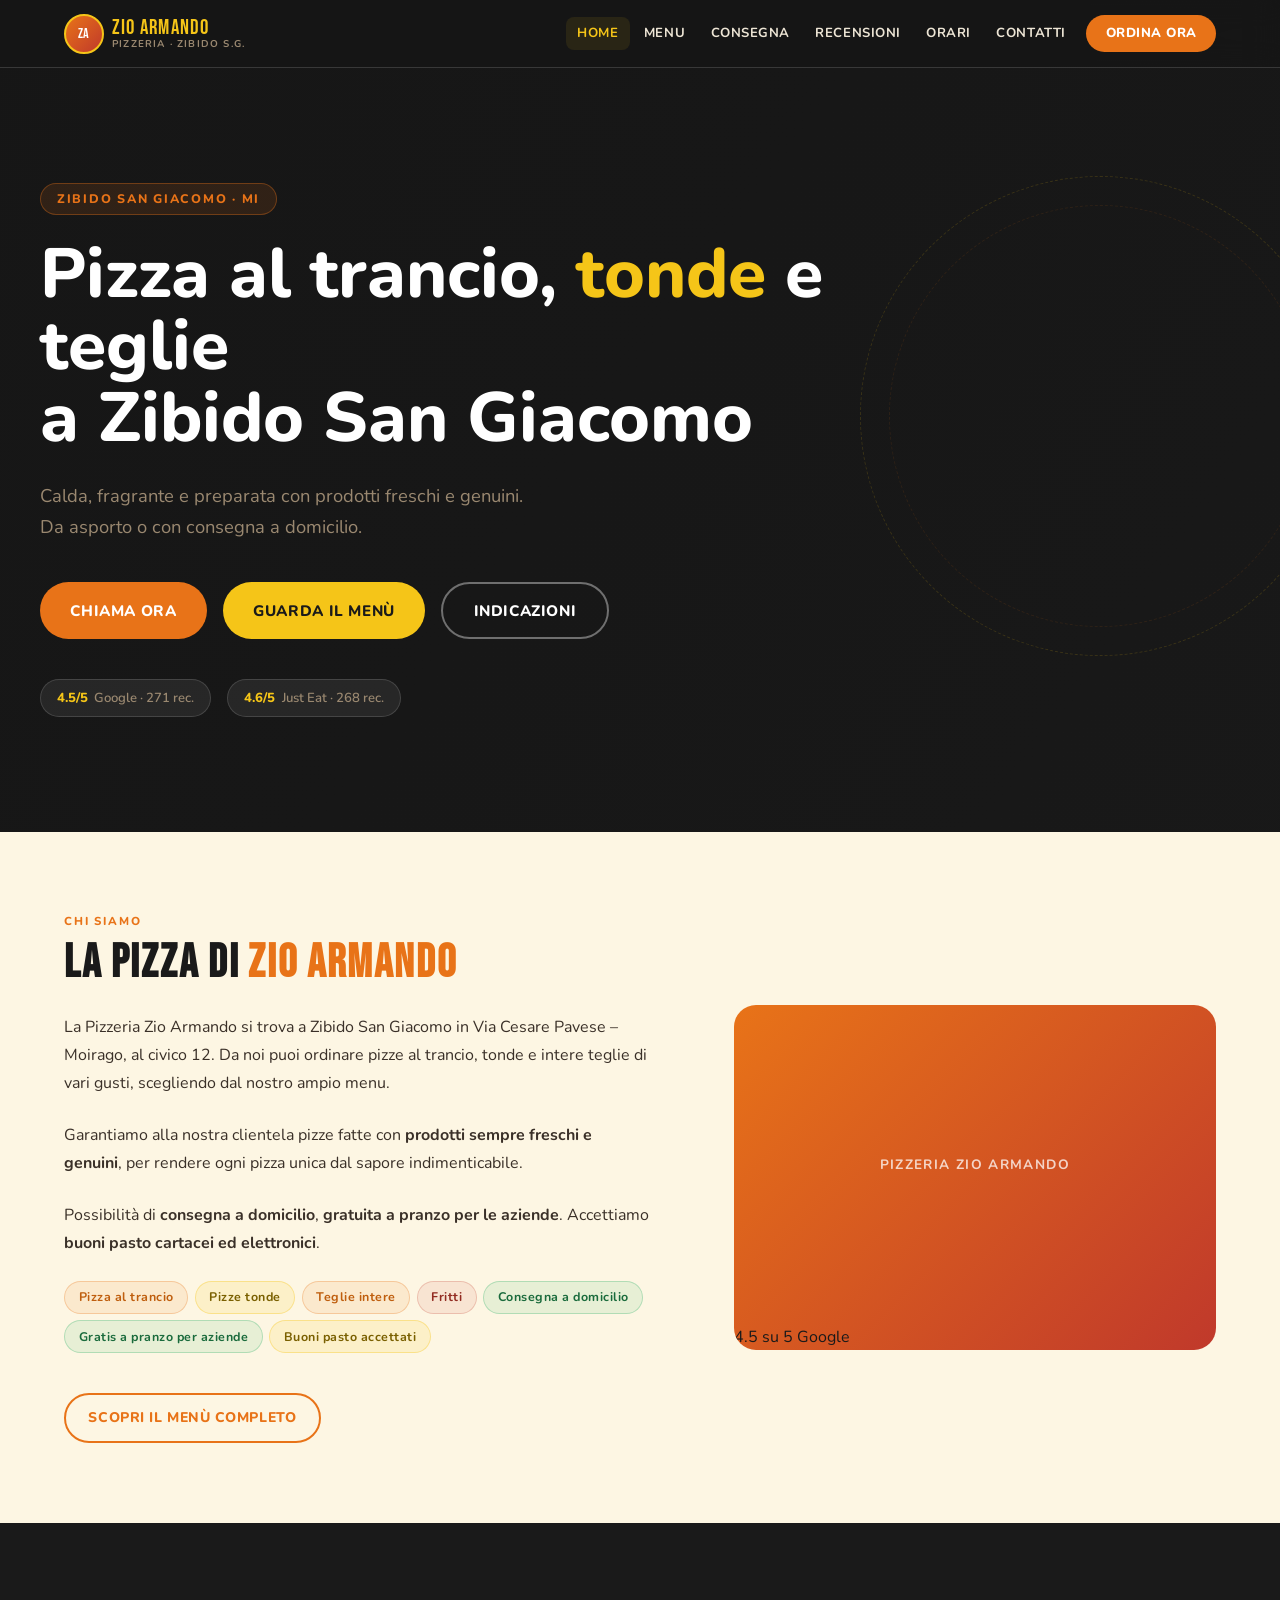
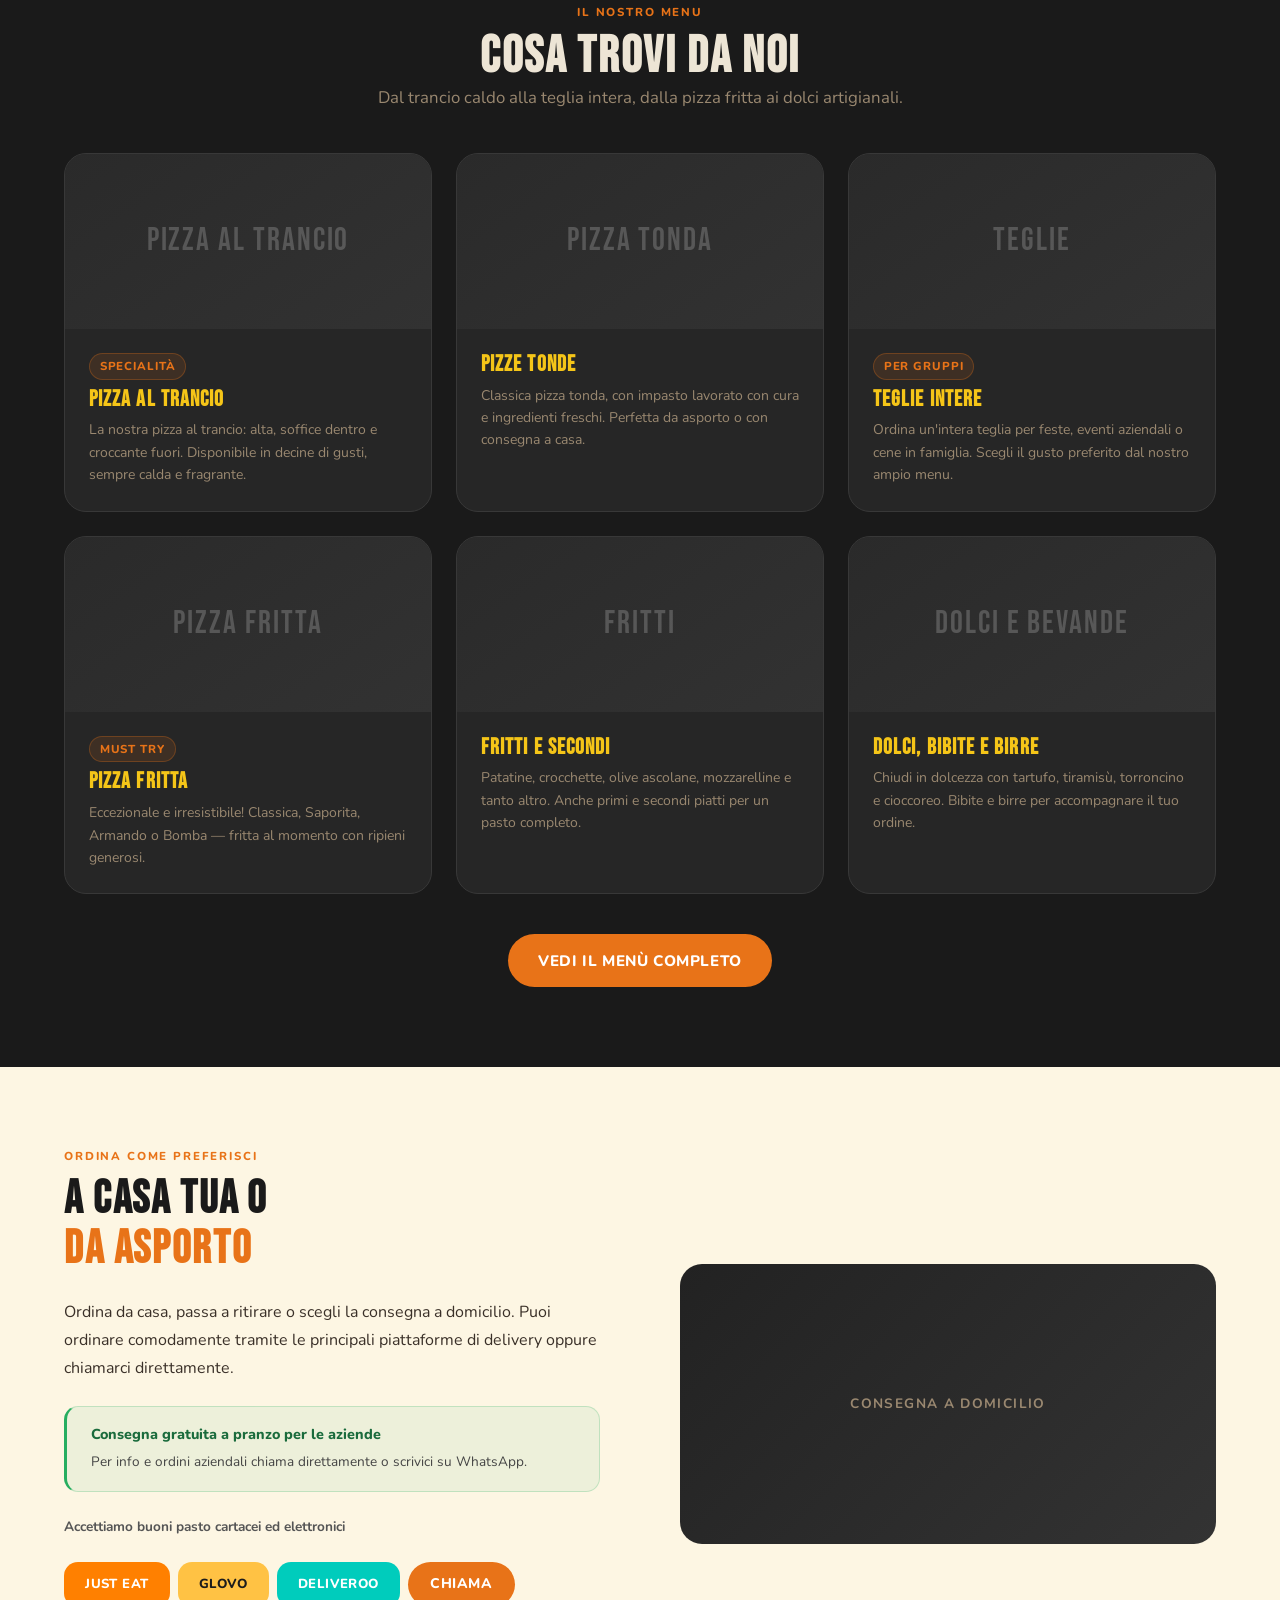
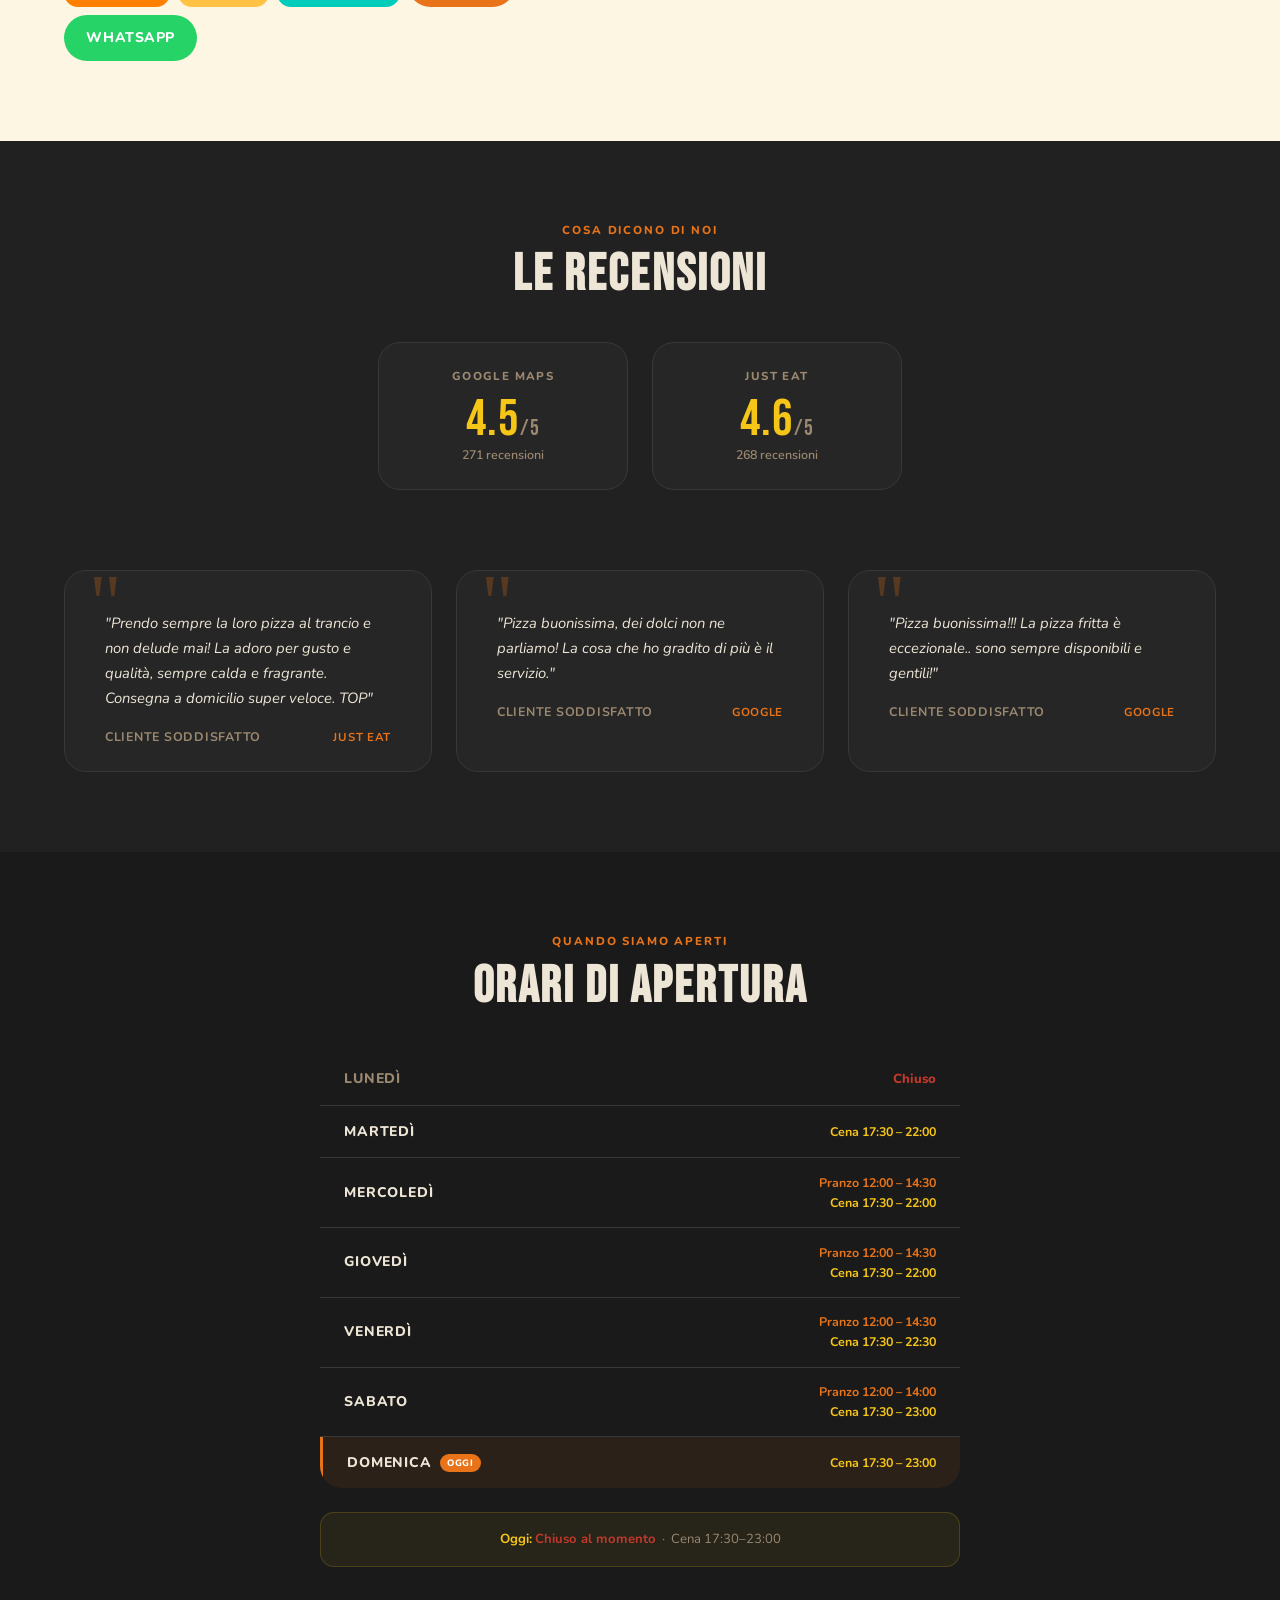
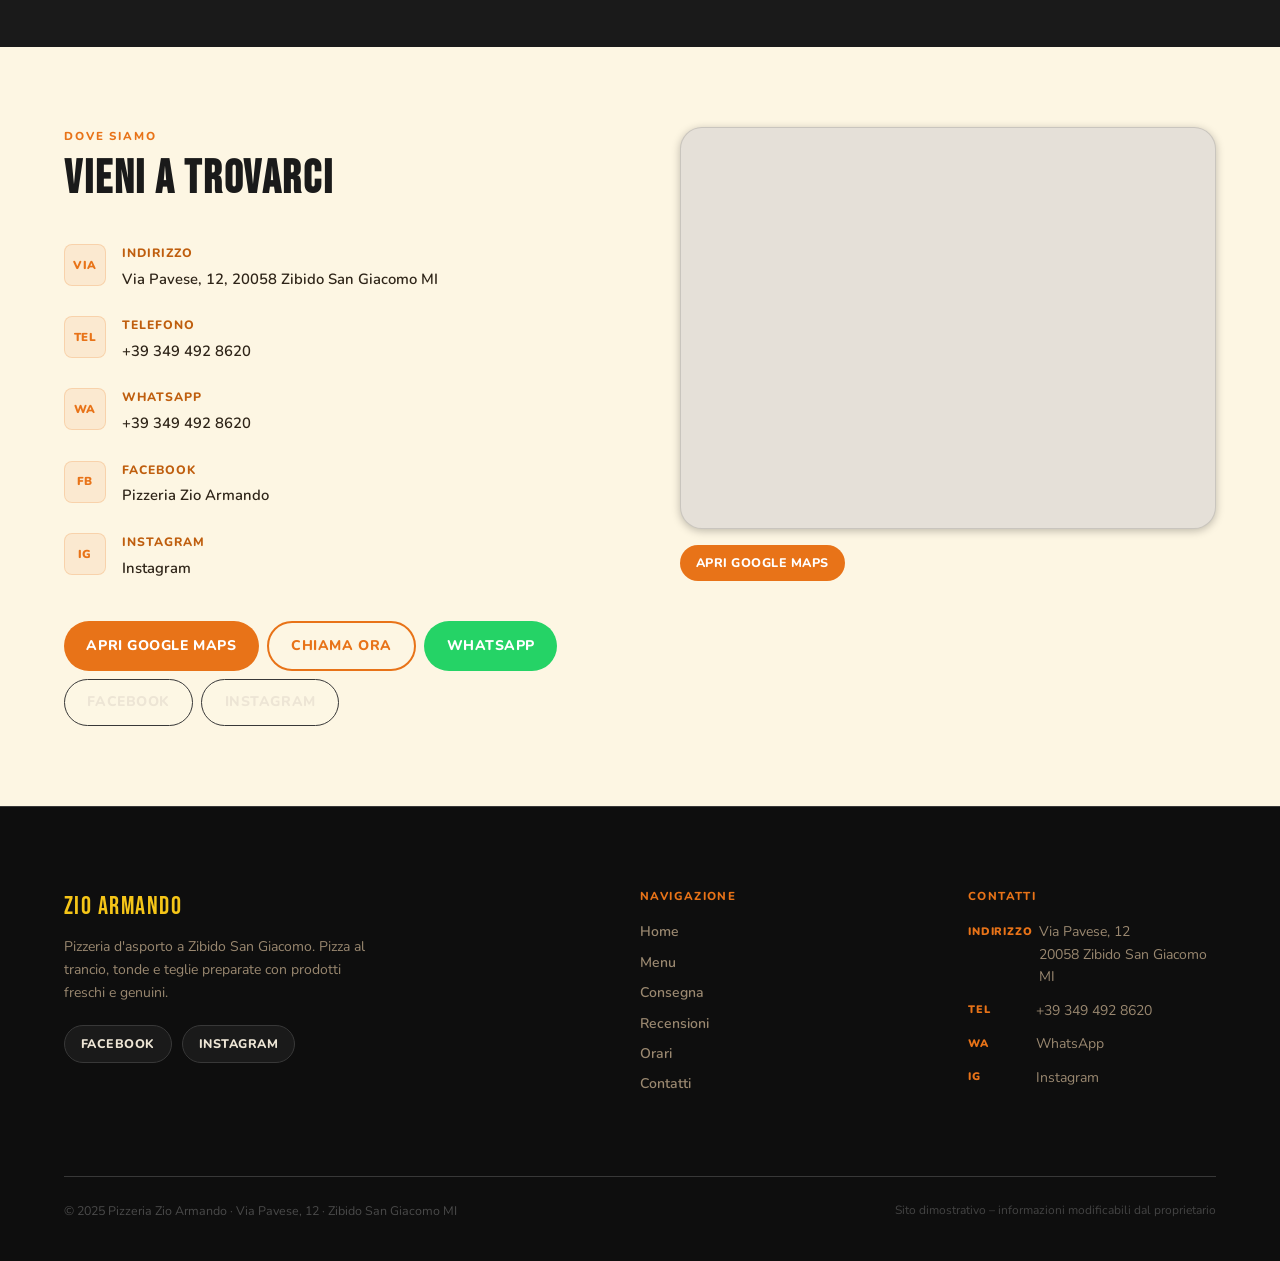
==== index.html @ ccb5c818 "Created initial files for the project and modified README.md to reflect the changes." ====
<!DOCTYPE html>
<html lang="it">
<head>
  <meta charset="UTF-8">
  <meta name="viewport" content="width=device-width, initial-scale=1.0">
  <meta name="description" content="Pizzeria Zio Armando – Pizza al trancio, tonde e teglie a Zibido San Giacomo. Consegna a domicilio, asporto, e gratis a pranzo per le aziende. Chiama: +39 349 492 8620.">
  <meta name="theme-color" content="#1a1a1a">
  <meta property="og:title" content="Pizzeria Zio Armando – Zibido San Giacomo">
  <meta property="og:description" content="Pizza al trancio, tonde e teglie. Consegna a domicilio, buoni pasto accettati.">
  <meta property="og:type" content="website">
  <title>Pizzeria Zio Armando – Pizza al Trancio, Tonde e Teglie · Zibido San Giacomo</title>

  <!-- Fonts: Bebas Neue (display), Pacifico (accent), Nunito (body) -->
  <link rel="preconnect" href="https://fonts.googleapis.com">
  <link rel="preconnect" href="https://fonts.gstatic.com" crossorigin>
  <link href="https://fonts.googleapis.com/css2?family=Bebas+Neue&family=Pacifico&family=Nunito:wght@400;600;700;800&display=swap" rel="stylesheet">
  <link rel="stylesheet" href="style.css">
</head>
<body>

  <!-- ================================
       SITE HEADER / NAVIGATION
       ================================ -->
  <header class="site-header" id="site-header">
    <div class="container header-inner">

      <!-- LOGO: replace assets/logo/logo-zio-armando.png with the official logo -->
      <a href="index.html" class="site-logo" aria-label="Pizzeria Zio Armando – Home">
        <div class="logo-img-fallback">
          <img
            src="assets/logo/logo-zio-armando.png"
            alt="Logo Pizzeria Zio Armando"
            width="42" height="42"
            onerror="this.style.display='none'"
          >
        </div>
        <div class="logo-text">
          <span class="logo-name">Zio Armando</span>
          <span class="logo-tagline">Pizzeria · Zibido S.G.</span>
        </div>
      </a>

      <!-- Desktop navigation -->
      <nav class="main-nav" aria-label="Navigazione principale">
        <a href="index.html" class="nav-link active">Home</a>
        <a href="menu.html" class="nav-link">Menu</a>
        <a href="#consegna" class="nav-link">Consegna</a>
        <a href="#recensioni" class="nav-link">Recensioni</a>
        <a href="#orari" class="nav-link">Orari</a>
        <a href="#contatti" class="nav-link">Contatti</a>
        <a href="tel:+393494928620" class="nav-link nav-cta">Ordina ora</a>
      </nav>

      <!-- Hamburger (mobile only) -->
      <button class="hamburger" id="hamburger-btn" aria-label="Apri menu" aria-expanded="false" aria-controls="mobile-nav">
        <span></span>
        <span></span>
        <span></span>
      </button>
    </div>
  </header>

  <!-- Mobile nav drawer -->
  <nav class="mobile-nav" id="mobile-nav" aria-label="Navigazione mobile">
    <ul>
      <li><a href="index.html" class="nav-link active">Home</a></li>
      <li><a href="menu.html" class="nav-link">Menu</a></li>
      <li><a href="#consegna" class="nav-link">Consegna</a></li>
      <li><a href="#recensioni" class="nav-link">Recensioni</a></li>
      <li><a href="#orari" class="nav-link">Orari</a></li>
      <li><a href="#contatti" class="nav-link">Contatti</a></li>
      <li><a href="tel:+393494928620" class="nav-link nav-cta">Ordina ora</a></li>
    </ul>
  </nav>

  <main>

    <!-- ================================
         HERO SECTION
         ================================ -->
    <section class="hero page-offset" aria-labelledby="hero-title">

      <!-- HERO IMAGE: replace assets/images/hero-pizza.jpg with the real pizza or pizzeria photo -->
      <div class="hero-bg" role="img" aria-hidden="true"></div>
      <div class="hero-overlay" aria-hidden="true"></div>

      <div class="container hero-content">

        <span class="hero-eyebrow">Zibido San Giacomo · MI</span>

        <h1 class="hero-title animate-in" id="hero-title">
          Pizza al trancio, <span class="accent">tonde</span> e teglie<br>
          a Zibido San Giacomo
        </h1>

        <p class="hero-subtitle animate-in">
          Calda, fragrante e preparata con prodotti freschi e genuini.
          Da asporto o con consegna a domicilio.
        </p>

        <div class="hero-actions animate-in stagger">
          <a href="tel:+393494928620" class="btn btn-primary btn-lg">
            Chiama ora
          </a>
          <a href="menu.html" class="btn btn-secondary btn-lg">
            Guarda il menù
          </a>
          <!-- Google Maps search link for Pizzeria Zio Armando -->
          <a href="https://www.google.com/maps/search/Pizzeria+Zio+Armando+Via+Pavese+12+Zibido+San+Giacomo"
             target="_blank" rel="noopener noreferrer" class="btn btn-outline btn-lg">
            Indicazioni
          </a>
        </div>

        <!-- Rating badges -->
        <div class="hero-badges animate-in">
          <div class="rating-badge">
            <span class="score">4.5/5</span>
            <span class="platform">Google · 271 rec.</span>
          </div>
          <div class="rating-badge">
            <span class="score">4.6/5</span>
            <span class="platform">Just Eat · 268 rec.</span>
          </div>
        </div>

      </div>

      <!-- Decorative ring -->
      <div class="hero-deco" aria-hidden="true"></div>
    </section>

    <!-- ================================
         ABOUT / IDENTITY SECTION
         ================================ -->
    <section class="about-section section" id="about" aria-labelledby="about-title">
      <div class="container">
        <div class="about-grid">

          <div class="about-text">
            <span class="section-label">Chi siamo</span>
            <h2 id="about-title">
              La pizza di <span class="accent">Zio Armando</span>
            </h2>
            <p>
              La Pizzeria Zio Armando si trova a Zibido San Giacomo in Via Cesare Pavese – Moirago, al civico 12.
              Da noi puoi ordinare pizze al trancio, tonde e intere teglie di vari gusti, scegliendo dal nostro
              ampio menu.
            </p>
            <p>
              Garantiamo alla nostra clientela pizze fatte con <strong>prodotti sempre freschi e genuini</strong>,
              per rendere ogni pizza unica dal sapore indimenticabile.
            </p>
            <p>
              Possibilità di <strong>consegna a domicilio</strong>, <strong>gratuita a pranzo per le aziende</strong>.
              Accettiamo <strong>buoni pasto cartacei ed elettronici</strong>.
            </p>

            <div class="about-badges">
              <span class="badge badge-orange">Pizza al trancio</span>
              <span class="badge badge-yellow">Pizze tonde</span>
              <span class="badge badge-orange">Teglie intere</span>
              <span class="badge badge-red">Fritti</span>
              <span class="badge badge-green">Consegna a domicilio</span>
              <span class="badge badge-green">Gratis a pranzo per aziende</span>
              <span class="badge badge-yellow">Buoni pasto accettati</span>
            </div>

            <div class="mt-lg">
              <a href="menu.html" class="btn btn-outline-orange">
                Scopri il menù completo
              </a>
            </div>
          </div>

          <div class="about-image-area">
            <!-- LOCALE IMAGE: replace assets/images/locale.jpg with a real photo of the pizzeria interior or exterior -->
            <img
              src="assets/images/locale.jpg"
              alt="Interno della Pizzeria Zio Armando a Zibido San Giacomo"
              loading="lazy"
              onerror="this.style.display='none'; this.nextElementSibling.style.display='flex';"
            >
            <div class="about-image-fallback" style="display:none;">
              <p>Pizzeria Zio Armando</p>
            </div>

            <div class="about-sticker">
              <span class="sticker-num">4.5</span>
              <span>su 5</span>
              Google
            </div>
          </div>

        </div>
      </div>
    </section>

    <!-- ================================
         COSA TROVI DA NOI — CARDS
         ================================ -->
    <section class="offers-section section" id="offerte" aria-labelledby="offers-title">
      <div class="container">

        <div class="section-header section-header--center">
          <span class="section-label">Il nostro menu</span>
          <h2 class="section-title" id="offers-title">Cosa trovi da noi</h2>
          <p class="section-subtitle mt-sm">
            Dal trancio caldo alla teglia intera, dalla pizza fritta ai dolci artigianali.
          </p>
        </div>

        <div class="grid-3 stagger">

          <!-- Card 1: Pizza al trancio -->
          <div class="offer-card">
            <div class="offer-card-img">
              <!-- PIZZA TRANCIO IMAGE: replace assets/images/pizza-trancio.jpg -->
              <img
                src="assets/images/pizza-trancio.jpg"
                alt="Pizza al trancio Zio Armando"
                loading="lazy"
                onerror="this.style.display='none'; this.nextElementSibling.style.display='flex';"
              >
              <div class="offer-card-placeholder" style="display:none;">Pizza al trancio</div>
            </div>
            <div class="offer-card-body">
              <span class="offer-card-tag">Specialità</span>
              <h3 class="offer-card-title">Pizza al Trancio</h3>
              <p class="offer-card-desc">
                La nostra pizza al trancio: alta, soffice dentro e croccante fuori.
                Disponibile in decine di gusti, sempre calda e fragrante.
              </p>
            </div>
          </div>

          <!-- Card 2: Pizze tonde -->
          <div class="offer-card">
            <div class="offer-card-img">
              <!-- PIZZA TONDA IMAGE: replace assets/images/pizza-tonda.jpg -->
              <img
                src="assets/images/pizza-tonda.jpg"
                alt="Pizza tonda Pizzeria Zio Armando"
                loading="lazy"
                onerror="this.style.display='none'; this.nextElementSibling.style.display='flex';"
              >
              <div class="offer-card-placeholder" style="display:none;">Pizza tonda</div>
            </div>
            <div class="offer-card-body">
              <h3 class="offer-card-title">Pizze Tonde</h3>
              <p class="offer-card-desc">
                Classica pizza tonda, con impasto lavorato con cura e ingredienti freschi.
                Perfetta da asporto o con consegna a casa.
              </p>
            </div>
          </div>

          <!-- Card 3: Teglie intere -->
          <div class="offer-card">
            <div class="offer-card-img">
              <!-- TEGLIE IMAGE: replace assets/images/teglie.jpg -->
              <img
                src="assets/images/teglie.jpg"
                alt="Teglie di pizza Zio Armando"
                loading="lazy"
                onerror="this.style.display='none'; this.nextElementSibling.style.display='flex';"
              >
              <div class="offer-card-placeholder" style="display:none;">Teglie</div>
            </div>
            <div class="offer-card-body">
              <span class="offer-card-tag">Per gruppi</span>
              <h3 class="offer-card-title">Teglie Intere</h3>
              <p class="offer-card-desc">
                Ordina un'intera teglia per feste, eventi aziendali o cene in famiglia.
                Scegli il gusto preferito dal nostro ampio menu.
              </p>
            </div>
          </div>

          <!-- Card 4: Pizza fritta -->
          <div class="offer-card">
            <div class="offer-card-img">
              <div class="offer-card-placeholder">Pizza fritta</div>
            </div>
            <div class="offer-card-body">
              <span class="offer-card-tag">Must try</span>
              <h3 class="offer-card-title">Pizza Fritta</h3>
              <p class="offer-card-desc">
                Eccezionale e irresistibile! Classica, Saporita, Armando o Bomba —
                fritta al momento con ripieni generosi.
              </p>
            </div>
          </div>

          <!-- Card 5: Fritti, primi e secondi -->
          <div class="offer-card">
            <div class="offer-card-img">
              <div class="offer-card-placeholder">Fritti</div>
            </div>
            <div class="offer-card-body">
              <h3 class="offer-card-title">Fritti e Secondi</h3>
              <p class="offer-card-desc">
                Patatine, crocchette, olive ascolane, mozzarelline e tanto altro.
                Anche primi e secondi piatti per un pasto completo.
              </p>
            </div>
          </div>

          <!-- Card 6: Dolci, bibite e birre -->
          <div class="offer-card">
            <div class="offer-card-img">
              <div class="offer-card-placeholder">Dolci e bevande</div>
            </div>
            <div class="offer-card-body">
              <h3 class="offer-card-title">Dolci, bibite e birre</h3>
              <p class="offer-card-desc">
                Chiudi in dolcezza con tartufo, tiramisù, torroncino e cioccoreo.
                Bibite e birre per accompagnare il tuo ordine.
              </p>
            </div>
          </div>

        </div><!-- /grid-3 -->

        <div class="text-center mt-lg">
          <a href="menu.html" class="btn btn-primary btn-lg">
            Vedi il menù completo
          </a>
        </div>

      </div>
    </section>

    <!-- ================================
         DELIVERY / ORDER ONLINE SECTION
         ================================ -->
    <section class="delivery-section section" id="consegna" aria-labelledby="delivery-title">
      <div class="container">
        <div class="delivery-grid">

          <div class="delivery-text">
            <span class="section-label">Ordina come preferisci</span>
            <h2 id="delivery-title">
              A casa tua o<br><span class="accent">da asporto</span>
            </h2>
            <p>
              Ordina da casa, passa a ritirare o scegli la consegna a domicilio.
              Puoi ordinare comodamente tramite le principali piattaforme di delivery
              oppure chiamarci direttamente.
            </p>

            <div class="delivery-highlight">
              <div class="delivery-highlight-text">
                <strong>Consegna gratuita a pranzo per le aziende</strong>
                <span>Per info e ordini aziendali chiama direttamente o scrivici su WhatsApp.</span>
              </div>
            </div>

            <div class="voucher-note">
              <span>Accettiamo buoni pasto cartacei ed elettronici</span>
            </div>

            <div class="delivery-buttons mt-md">
              <!-- Replace these with the real restaurant URLs once available -->
              <!-- Replace this with the real Just Eat restaurant URL -->
              <a href="#" class="btn-platform btn-justeat" title="Ordina su Just Eat">
                Just Eat
              </a>
              <!-- Replace this with the real Glovo restaurant URL -->
              <a href="#" class="btn-platform btn-glovo" title="Ordina su Glovo">
                Glovo
              </a>
              <!-- Replace this with the real Deliveroo restaurant URL -->
              <a href="#" class="btn-platform btn-deliveroo" title="Ordina su Deliveroo">
                Deliveroo
              </a>
              <a href="tel:+393494928620" class="btn btn-primary">
                Chiama
              </a>
              <a href="https://wa.me/393494928620" target="_blank" rel="noopener noreferrer" class="btn btn-whatsapp">
                WhatsApp
              </a>
            </div>

          </div>

          <div class="delivery-image-area">
            <!-- DELIVERY IMAGE: replace assets/images/delivery.jpg with a real delivery or pizza box photo -->
            <img
              src="assets/images/delivery.jpg"
              alt="Consegna a domicilio Pizzeria Zio Armando"
              loading="lazy"
              onerror="this.style.display='none'; this.nextElementSibling.style.display='flex';"
            >
            <div class="delivery-image-fallback">
              <p>Consegna a domicilio</p>
            </div>
          </div>

        </div>
      </div>
    </section>

    <!-- ================================
         REVIEWS SECTION
         ================================ -->
    <section class="reviews-section section" id="recensioni" aria-labelledby="reviews-title">
      <div class="container">

        <div class="section-header section-header--center">
          <span class="section-label">Cosa dicono di noi</span>
          <h2 class="section-title" id="reviews-title">Le recensioni</h2>
        </div>

        <!-- Score cards -->
        <div class="review-scores">
          <div class="score-card">
            <div class="score-platform">Google Maps</div>
            <div class="score-number">4.5<span>/5</span></div>
            <div class="score-count">271 recensioni</div>
          </div>
          <div class="score-card">
            <div class="score-platform">Just Eat</div>
            <div class="score-number">4.6<span>/5</span></div>
            <div class="score-count">268 recensioni</div>
          </div>
        </div>

        <!-- Review cards -->
        <div class="reviews-grid stagger">

          <article class="review-card">
            <p class="review-text">
              "Prendo sempre la loro pizza al trancio e non delude mai! La adoro per gusto e qualità,
              sempre calda e fragrante. Consegna a domicilio super veloce. TOP"
            </p>
            <div class="review-meta">
              <span class="review-author">Cliente soddisfatto</span>
              <span class="review-source">Just Eat</span>
            </div>
          </article>

          <article class="review-card">
            <p class="review-text">
              "Pizza buonissima, dei dolci non ne parliamo! La cosa che ho gradito di più è il servizio."
            </p>
            <div class="review-meta">
              <span class="review-author">Cliente soddisfatto</span>
              <span class="review-source">Google</span>
            </div>
          </article>

          <article class="review-card">
            <p class="review-text">
              "Pizza buonissima!!! La pizza fritta è eccezionale.. sono sempre disponibili e gentili!"
            </p>
            <div class="review-meta">
              <span class="review-author">Cliente soddisfatto</span>
              <span class="review-source">Google</span>
            </div>
          </article>

        </div><!-- /reviews-grid -->

      </div>
    </section>

    <!-- ================================
         OPENING HOURS SECTION
         ================================ -->
    <section class="hours-section section" id="orari" aria-labelledby="hours-title">
      <div class="container">

        <div class="section-header section-header--center">
          <span class="section-label">Quando siamo aperti</span>
          <h2 class="section-title" id="hours-title">Orari di apertura</h2>
        </div>

        <div class="hours-wrapper">
          <table class="hours-table" aria-label="Orari di apertura Pizzeria Zio Armando">
            <tbody>

              <!-- Monday: Closed -->
              <tr class="closed" data-day="1">
                <td class="day">Lunedì</td>
                <td class="time">Chiuso</td>
              </tr>

              <!-- Tuesday -->
              <tr data-day="2">
                <td class="day">Martedì</td>
                <td class="time">
                  <span class="time-dinner">Cena 17:30 – 22:00</span>
                </td>
              </tr>

              <!-- Wednesday -->
              <tr data-day="3">
                <td class="day">Mercoledì</td>
                <td class="time">
                  <span class="time-lunch">Pranzo 12:00 – 14:30</span>
                  <span class="time-dinner">Cena 17:30 – 22:00</span>
                </td>
              </tr>

              <!-- Thursday -->
              <tr data-day="4">
                <td class="day">Giovedì</td>
                <td class="time">
                  <span class="time-lunch">Pranzo 12:00 – 14:30</span>
                  <span class="time-dinner">Cena 17:30 – 22:00</span>
                </td>
              </tr>

              <!-- Friday -->
              <tr data-day="5">
                <td class="day">Venerdì</td>
                <td class="time">
                  <span class="time-lunch">Pranzo 12:00 – 14:30</span>
                  <span class="time-dinner">Cena 17:30 – 22:30</span>
                </td>
              </tr>

              <!-- Saturday -->
              <tr data-day="6">
                <td class="day">Sabato</td>
                <td class="time">
                  <span class="time-lunch">Pranzo 12:00 – 14:00</span>
                  <span class="time-dinner">Cena 17:30 – 23:00</span>
                </td>
              </tr>

              <!-- Sunday -->
              <tr data-day="0">
                <td class="day">Domenica</td>
                <td class="time">
                  <span class="time-dinner">Cena 17:30 – 23:00</span>
                </td>
              </tr>

            </tbody>
          </table>

          <p class="hours-note" id="hours-status-note">
            <strong>Oggi:</strong> <span id="today-hours-text">—</span>
          </p>
        </div>

      </div>
    </section>

    <!-- ================================
         CONTACT / LOCATION SECTION
         ================================ -->
    <section class="contact-section section" id="contatti" aria-labelledby="contact-title">
      <div class="container">

        <div class="contact-grid">

          <div class="contact-info">
            <span class="section-label">Dove siamo</span>
            <h2 id="contact-title">Vieni a trovarci</h2>

            <div class="contact-item">
              <div class="contact-item-icon" aria-hidden="true">Via</div>
              <div class="contact-item-text">
                <strong>Indirizzo</strong>
                <span>Via Pavese, 12, 20058 Zibido San Giacomo MI</span>
              </div>
            </div>

            <div class="contact-item">
              <div class="contact-item-icon" aria-hidden="true">Tel</div>
              <div class="contact-item-text">
                <strong>Telefono</strong>
                <a href="tel:+393494928620">+39 349 492 8620</a>
              </div>
            </div>

            <div class="contact-item">
              <div class="contact-item-icon" aria-hidden="true">WA</div>
              <div class="contact-item-text">
                <strong>WhatsApp</strong>
                <a href="https://wa.me/393494928620" target="_blank" rel="noopener noreferrer">+39 349 492 8620</a>
              </div>
            </div>

            <div class="contact-item">
              <div class="contact-item-icon" aria-hidden="true">Fb</div>
              <div class="contact-item-text">
                <strong>Facebook</strong>
                <a href="https://www.facebook.com/pizzeriazioarmando/?locale=it_IT" target="_blank" rel="noopener noreferrer">
                  Pizzeria Zio Armando
                </a>
              </div>
            </div>

            <div class="contact-item">
              <div class="contact-item-icon" aria-hidden="true">Ig</div>
              <div class="contact-item-text">
                <strong>Instagram</strong>
                <!-- Replace this with the real Instagram URL -->
                <a href="#">Instagram</a>
              </div>
            </div>

            <div class="contact-actions">
              <!-- Google Maps search link for Pizzeria Zio Armando -->
              <a href="https://www.google.com/maps/search/Pizzeria+Zio+Armando+Via+Pavese+12+Zibido+San+Giacomo"
                 target="_blank" rel="noopener noreferrer" class="btn btn-primary">
                Apri Google Maps
              </a>
              <a href="tel:+393494928620" class="btn btn-outline-orange">
                Chiama ora
              </a>
              <a href="https://wa.me/393494928620" target="_blank" rel="noopener noreferrer" class="btn btn-whatsapp">
                WhatsApp
              </a>
              <a href="https://www.facebook.com/pizzeriazioarmando/?locale=it_IT"
                 target="_blank" rel="noopener noreferrer" class="btn btn-ghost">
                Facebook
              </a>
              <!-- Replace this with the real Instagram URL -->
              <a href="#" class="btn btn-ghost">Instagram</a>
            </div>

          </div>

          <div class="map-area">
            <div class="map-iframe-wrap">
              <iframe
                title="Mappa Pizzeria Zio Armando, Via Pavese 12, Zibido San Giacomo"
                src="https://www.google.com/maps?q=Pizzeria%20Zio%20Armando%20Via%20Pavese%2012%20Zibido%20San%20Giacomo%20MI&output=embed"
                loading="lazy"
                referrerpolicy="no-referrer-when-downgrade"
                allowfullscreen>
              </iframe>
            </div>
            <a
              href="https://www.google.com/maps/search/Pizzeria+Zio+Armando+Via+Pavese+12+Zibido+San+Giacomo"
              target="_blank"
              rel="noopener noreferrer"
              class="btn btn-primary btn-sm">
              Apri Google Maps
            </a>
          </div>

        </div>
      </div>
    </section>

  </main>

  <!-- ================================
       FOOTER
       ================================ -->
  <footer class="site-footer" aria-label="Footer del sito">
    <div class="container">
      <div class="footer-grid">

        <div class="footer-brand">
          <span class="logo-name">Zio Armando</span>
          <p>
            Pizzeria d'asporto a Zibido San Giacomo.
            Pizza al trancio, tonde e teglie preparate con prodotti freschi e genuini.
          </p>
          <a href="https://www.facebook.com/pizzeriazioarmando/?locale=it_IT"
             target="_blank" rel="noopener noreferrer" class="btn btn-ghost btn-sm">
            Facebook
          </a>
          <!-- Replace this with the real Instagram URL -->
          <a href="#" class="btn btn-ghost btn-sm">Instagram</a>
        </div>

        <div>
          <div class="footer-title">Navigazione</div>
          <nav class="footer-links" aria-label="Link footer">
            <a href="index.html">Home</a>
            <a href="menu.html">Menu</a>
            <a href="#consegna">Consegna</a>
            <a href="#recensioni">Recensioni</a>
            <a href="#orari">Orari</a>
            <a href="#contatti">Contatti</a>
          </nav>
        </div>

        <div>
          <div class="footer-title">Contatti</div>
          <ul class="footer-contact-list">
            <li class="footer-contact-item">
              <span class="footer-contact-label">Indirizzo</span>
              <span>Via Pavese, 12<br>20058 Zibido San Giacomo MI</span>
            </li>
            <li class="footer-contact-item">
              <span class="footer-contact-label">Tel</span>
              <a href="tel:+393494928620">+39 349 492 8620</a>
            </li>
            <li class="footer-contact-item">
              <span class="footer-contact-label">WA</span>
              <a href="https://wa.me/393494928620" target="_blank" rel="noopener noreferrer">WhatsApp</a>
            </li>
            <li class="footer-contact-item">
              <span class="footer-contact-label">Ig</span>
              <!-- Replace this with the real Instagram URL -->
              <a href="#">Instagram</a>
            </li>
          </ul>
        </div>

      </div><!-- /footer-grid -->

      <div class="footer-bottom">
        <p>© 2025 Pizzeria Zio Armando · Via Pavese, 12 · Zibido San Giacomo MI</p>
        <!-- Remove or update the line below once the site is live and verified by the owner -->
        <p style="color:#444; font-size:0.75rem;">Sito dimostrativo – informazioni modificabili dal proprietario</p>
      </div>

    </div>
  </footer>

  <!-- ================================
       MOBILE BOTTOM BAR
       ================================ -->
  <nav class="mobile-bottom-bar" aria-label="Azioni rapide mobile">
    <a href="tel:+393494928620" class="bottom-bar-item" aria-label="Chiama Pizzeria Zio Armando">
      <span class="bar-icon" aria-hidden="true">Tel</span>
      <span>Chiama</span>
    </a>
    <a href="https://wa.me/393494928620" target="_blank" rel="noopener noreferrer"
       class="bottom-bar-item whatsapp-bar" aria-label="WhatsApp Pizzeria Zio Armando">
      <span class="bar-icon" aria-hidden="true">WA</span>
      <span>WhatsApp</span>
    </a>
    <a href="https://www.google.com/maps/search/Pizzeria+Zio+Armando+Via+Pavese+12+Zibido+San+Giacomo"
       target="_blank" rel="noopener noreferrer"
       class="bottom-bar-item" aria-label="Indicazioni stradali su Google Maps">
      <span class="bar-icon" aria-hidden="true">Map</span>
      <span>Indicazioni</span>
    </a>
    <a href="menu.html" class="bottom-bar-item" aria-label="Vedi il menu">
      <span class="bar-icon" aria-hidden="true">Menu</span>
      <span>Menu</span>
    </a>
  </nav>

  <!-- Back to top button -->
  <button class="back-to-top" id="back-to-top" aria-label="Torna in cima">Top</button>

  <script src="script.js"></script>
</body>
</html>
---- style.css ----
/*
 * ================================================
 * PIZZERIA ZIO ARMANDO — style.css
 * ================================================
 * Design: chalkboard dark + pizza warm accents
 * Mobile-first, no frameworks, vanilla CSS
 * ================================================
 * TABLE OF CONTENTS:
 * 1.  Design Tokens / CSS Variables
 * 2.  CSS Reset & Base
 * 3.  Typography
 * 4.  Layout Utilities
 * 5.  Header & Navigation
 * 6.  Hero Section
 * 7.  Buttons (shared)
 * 8.  Section: About / Identity
 * 9.  Section: "Cosa trovi da noi" Cards
 * 10. Section: Delivery / Order Online
 * 11. Section: Reviews
 * 12. Section: Opening Hours
 * 13. Section: Contact / Location
 * 14. Footer
 * 15. Mobile Bottom Bar
 * 16. Menu Page – Specific Styles
 * 17. Allergen Section
 * 18. Animations & Transitions
 * 19. Utility Classes
 * 20. Media Queries
 * ================================================
 */

/* ============================================
   1. DESIGN TOKENS / CSS VARIABLES
   ============================================ */
:root {
  --chalk-bg:       #1a1a1a;
  --chalk-bg-alt:   #212121;
  --chalk-surface:  #262626;
  --chalk-border:   #383838;

  --cream:          #fdf6e3;
  --cream-dark:     #f5e9c8;
  --cream-border:   #e8d5a3;

  --yellow:         #f5c518;
  --yellow-dark:    #d4aa0f;
  --orange:         #e87318;
  --orange-dark:    #bf5e0e;
  --red:            #c0392b;
  --red-dark:       #922b21;
  --green:          #27ae60;

  --text-on-dark:   #ede5d5;
  --text-muted:     #9a8870;
  --text-on-light:  #1a1a1a;
  --white:          #ffffff;

  --font-display:   'Bebas Neue', 'Arial Black', cursive;
  --font-accent:    'Pacifico', cursive;
  --font-body:      'Nunito', 'Segoe UI', sans-serif;

  --space-xs:   0.5rem;
  --space-sm:   1rem;
  --space-md:   1.5rem;
  --space-lg:   2.5rem;
  --space-xl:   4rem;
  --space-2xl:  6rem;

  --radius-sm:   8px;
  --radius-md:   14px;
  --radius-lg:   22px;
  --radius-xl:   40px;
  --radius-full: 9999px;

  --shadow-sm:  0 2px 8px rgba(0,0,0,0.25);
  --shadow-md:  0 4px 20px rgba(0,0,0,0.4);
  --shadow-lg:  0 8px 40px rgba(0,0,0,0.5);
  --shadow-glow-yellow: 0 0 18px rgba(245,197,24,0.3);
  --shadow-glow-orange: 0 0 18px rgba(232,115,24,0.3);

  --transition: 0.22s ease;
  --transition-slow: 0.4s ease;

  --max-width: 1200px;
  --header-height: 68px;
  --mobile-bar-height: 62px;
}

/* ============================================
   2. CSS RESET & BASE
   ============================================ */
*, *::before, *::after {
  box-sizing: border-box;
  margin: 0;
  padding: 0;
}

html {
  scroll-behavior: smooth;
  font-size: 16px;
  -webkit-text-size-adjust: 100%;
}

body {
  font-family: var(--font-body);
  background-color: var(--chalk-bg);
  color: var(--text-on-dark);
  line-height: 1.6;
  overflow-x: hidden;
  background-image:
    radial-gradient(ellipse at 15% 50%, rgba(232,115,24,0.04) 0%, transparent 55%),
    radial-gradient(ellipse at 85% 15%, rgba(245,197,24,0.03) 0%, transparent 50%),
    repeating-linear-gradient(
      0deg,
      transparent,
      transparent 3px,
      rgba(255,255,255,0.007) 3px,
      rgba(255,255,255,0.007) 4px
    );
}

img {
  max-width: 100%;
  height: auto;
  display: block;
}

a {
  color: inherit;
  text-decoration: none;
}

ul, ol {
  list-style: none;
}

button {
  cursor: pointer;
  border: none;
  background: none;
  font-family: var(--font-body);
}

svg {
  display: block;
}

/* ============================================
   3. TYPOGRAPHY
   ============================================ */
h1, h2, h3, h4, h5, h6 {
  line-height: 1.15;
  font-weight: 800;
}

.section-label {
  font-size: 0.72rem;
  font-weight: 800;
  letter-spacing: 0.16em;
  text-transform: uppercase;
  color: var(--orange);
  display: block;
  margin-bottom: var(--space-xs);
}

.section-title {
  font-family: var(--font-display);
  font-size: clamp(1.9rem, 4.5vw, 3.2rem);
  letter-spacing: 0.04em;
  text-transform: uppercase;
  line-height: 1.08;
}

.section-subtitle {
  font-size: 1.05rem;
  color: var(--text-muted);
  max-width: 560px;
  line-height: 1.7;
}

/* ============================================
   4. LAYOUT UTILITIES
   ============================================ */
.container {
  width: 100%;
  max-width: var(--max-width);
  margin: 0 auto;
  padding: 0 var(--space-md);
}

.section {
  padding: var(--space-xl) 0;
}

.section-cream {
  background-color: var(--cream);
  color: var(--text-on-light);
}

.section-cream .section-subtitle {
  color: #5a5040;
}

.section-header {
  margin-bottom: var(--space-lg);
}

.section-header--center {
  text-align: center;
}

.section-header--center .section-subtitle {
  margin: 0 auto;
}

.grid-2 { display: grid; grid-template-columns: 1fr; gap: var(--space-md); }
.grid-3 { display: grid; grid-template-columns: 1fr; gap: var(--space-md); }
.grid-4 { display: grid; grid-template-columns: repeat(2, 1fr); gap: var(--space-md); }

/* ============================================
   5. HEADER & NAVIGATION
   ============================================ */
.site-header {
  position: fixed;
  top: 0;
  left: 0;
  right: 0;
  z-index: 1000;
  height: var(--header-height);
  background-color: rgba(22,22,22,0.96);
  backdrop-filter: blur(14px);
  -webkit-backdrop-filter: blur(14px);
  border-bottom: 1px solid var(--chalk-border);
  transition: box-shadow var(--transition);
}

.site-header.scrolled {
  box-shadow: 0 2px 20px rgba(0,0,0,0.55);
}

.header-inner {
  display: flex;
  align-items: center;
  justify-content: space-between;
  height: 100%;
}

.site-logo {
  display: flex;
  align-items: center;
  gap: var(--space-xs);
  flex-shrink: 0;
}

.logo-img-fallback {
  width: 40px;
  height: 40px;
  border-radius: var(--radius-full);
  background: linear-gradient(135deg, var(--orange), var(--red));
  border: 2px solid var(--yellow);
  display: flex;
  align-items: center;
  justify-content: center;
  flex-shrink: 0;
  overflow: hidden;
}

.logo-img-fallback img {
  width: 100%;
  height: 100%;
  object-fit: cover;
  border-radius: var(--radius-full);
}

/* Fallback initials shown when logo image is missing */
.logo-img-fallback::after {
  content: 'ZA';
  font-family: var(--font-display);
  font-size: 0.9rem;
  color: var(--white);
  letter-spacing: 0.05em;
}

.logo-img-fallback:has(img[style*="display: none"])::after,
.logo-img-fallback:has(img[style*="display:none"])::after {
  display: block;
}

.logo-text {
  display: flex;
  flex-direction: column;
  line-height: 1.1;
}

.logo-name {
  font-family: var(--font-display);
  font-size: 1.3rem;
  letter-spacing: 0.06em;
  color: var(--yellow);
  text-transform: uppercase;
}

.logo-tagline {
  font-size: 0.62rem;
  font-weight: 700;
  letter-spacing: 0.12em;
  text-transform: uppercase;
  color: var(--text-muted);
}

.main-nav {
  display: none;
  align-items: center;
  gap: 0.2rem;
}

.nav-link {
  font-size: 0.82rem;
  font-weight: 700;
  letter-spacing: 0.04em;
  color: var(--text-on-dark);
  padding: 0.4rem 0.7rem;
  border-radius: var(--radius-sm);
  transition: color var(--transition), background var(--transition);
  text-transform: uppercase;
}

.nav-link:hover,
.nav-link.active {
  color: var(--yellow);
  background: rgba(245,197,24,0.09);
}

.nav-cta {
  margin-left: 0.4rem;
  padding: 0.5rem 1.2rem;
  background: var(--orange);
  color: var(--white);
  border-radius: var(--radius-full);
  font-weight: 800;
  font-size: 0.82rem;
  letter-spacing: 0.04em;
  text-transform: uppercase;
  transition: background var(--transition), transform var(--transition);
}

.nav-cta:hover {
  background: var(--orange-dark);
  transform: translateY(-1px);
  color: var(--white);
}

.hamburger {
  display: flex;
  flex-direction: column;
  justify-content: space-between;
  width: 26px;
  height: 18px;
  padding: 0;
  background: none;
  border: none;
  cursor: pointer;
  z-index: 1100;
}

.hamburger span {
  display: block;
  width: 100%;
  height: 2px;
  background: var(--text-on-dark);
  border-radius: 2px;
  transition: transform var(--transition), opacity var(--transition);
  transform-origin: center;
}

.hamburger.open span:nth-child(1) { transform: translateY(8px) rotate(45deg); }
.hamburger.open span:nth-child(2) { opacity: 0; transform: scaleX(0); }
.hamburger.open span:nth-child(3) { transform: translateY(-8px) rotate(-45deg); }

.mobile-nav {
  display: none;
  position: fixed;
  top: var(--header-height);
  left: 0;
  right: 0;
  background: rgba(22,22,22,0.99);
  backdrop-filter: blur(16px);
  -webkit-backdrop-filter: blur(16px);
  padding: var(--space-md);
  z-index: 999;
  border-bottom: 2px solid var(--orange);
  transform: translateY(-8px);
  opacity: 0;
  transition: transform var(--transition), opacity var(--transition);
}

.mobile-nav.open {
  display: block;
  transform: translateY(0);
  opacity: 1;
}

.mobile-nav ul {
  display: flex;
  flex-direction: column;
  gap: 0.25rem;
}

.mobile-nav .nav-link {
  display: block;
  font-size: 1rem;
  padding: 0.7rem 1rem;
  border-radius: var(--radius-sm);
  border-left: 3px solid transparent;
  transition: all var(--transition);
}

.mobile-nav .nav-link:hover {
  border-left-color: var(--orange);
  padding-left: 1.4rem;
}

.mobile-nav .nav-cta {
  display: block;
  text-align: center;
  margin-top: var(--space-sm);
  padding: 0.8rem;
  font-size: 0.95rem;
}

.page-offset {
  padding-top: var(--header-height);
}

/* ============================================
   6. HERO SECTION
   ============================================ */
.hero {
  position: relative;
  min-height: calc(100vh - var(--header-height));
  display: flex;
  align-items: center;
  overflow: hidden;
  background-color: var(--chalk-bg);
}

/* HERO IMAGE: replace assets/images/hero-pizza.jpg with the real pizza or pizzeria photo */
.hero-bg {
  position: absolute;
  inset: 0;
  background-image: url('assets/images/hero-pizza.jpg');
  background-size: cover;
  background-position: center;
  background-repeat: no-repeat;
  background-color: var(--chalk-bg);
  opacity: 0.32;
}

.hero-overlay {
  position: absolute;
  inset: 0;
  background: linear-gradient(
    125deg,
    rgba(22,22,22,0.96) 0%,
    rgba(22,22,22,0.72) 55%,
    rgba(22,22,22,0.38) 100%
  );
}

.hero-content {
  position: relative;
  z-index: 2;
  padding: var(--space-xl) 0;
}

.hero-eyebrow {
  display: inline-flex;
  align-items: center;
  gap: 0.5rem;
  background: rgba(232,115,24,0.12);
  border: 1px solid rgba(232,115,24,0.35);
  color: var(--orange);
  font-size: 0.78rem;
  font-weight: 800;
  letter-spacing: 0.14em;
  text-transform: uppercase;
  padding: 0.3rem 1rem;
  border-radius: var(--radius-full);
  margin-bottom: var(--space-md);
}

/* Updated hero title: more balanced, less compressed */
.hero-title {
  font-family: var(--font-body);
  font-size: clamp(2.2rem, 6vw, 4.35rem);
  font-weight: 800;
  letter-spacing: 0;
  text-transform: none;
  line-height: 1.04;
  color: var(--white);
  margin-bottom: var(--space-md);
  max-width: 850px;
}

.hero-title .accent {
  color: var(--yellow);
}

.hero-subtitle {
  font-size: clamp(0.95rem, 2vw, 1.15rem);
  color: var(--text-muted);
  max-width: 500px;
  line-height: 1.7;
  margin-bottom: var(--space-lg);
}

.hero-actions {
  display: flex;
  flex-wrap: wrap;
  gap: var(--space-sm);
  margin-bottom: var(--space-lg);
}

.hero-badges {
  display: flex;
  flex-wrap: wrap;
  gap: var(--space-sm);
}

.rating-badge {
  display: inline-flex;
  align-items: center;
  gap: 0.4rem;
  background: rgba(255,255,255,0.07);
  border: 1px solid rgba(255,255,255,0.14);
  padding: 0.45rem 1rem;
  border-radius: var(--radius-full);
  font-size: 0.82rem;
  font-weight: 700;
  backdrop-filter: blur(8px);
}

.rating-badge .score {
  color: var(--yellow);
  font-weight: 800;
}

.rating-badge .platform {
  color: var(--text-muted);
  font-weight: 600;
}

/* Subtle decorative ring — desktop only */
.hero-deco {
  position: absolute;
  right: -60px;
  top: 50%;
  transform: translateY(-50%);
  width: 480px;
  height: 480px;
  border-radius: 50%;
  border: 1px dashed rgba(245,197,24,0.15);
  display: none;
  pointer-events: none;
}

.hero-deco::before {
  content: '';
  position: absolute;
  inset: 28px;
  border-radius: 50%;
  border: 1px dashed rgba(232,115,24,0.1);
}

/* ============================================
   7. BUTTONS (shared)
   ============================================ */
.btn {
  display: inline-flex;
  align-items: center;
  justify-content: center;
  gap: 0.5rem;
  padding: 0.72rem 1.4rem;
  border-radius: var(--radius-full);
  font-family: var(--font-body);
  font-weight: 800;
  font-size: 0.875rem;
  letter-spacing: 0.04em;
  text-transform: uppercase;
  text-decoration: none;
  border: none;
  cursor: pointer;
  transition: all var(--transition);
  white-space: nowrap;
}

.btn svg {
  flex-shrink: 0;
}

.btn-primary {
  background: var(--orange);
  color: var(--white);
}
.btn-primary:hover {
  background: var(--orange-dark);
  transform: translateY(-2px);
  box-shadow: var(--shadow-glow-orange);
  color: var(--white);
}

.btn-secondary {
  background: var(--yellow);
  color: var(--text-on-light);
}
.btn-secondary:hover {
  background: var(--yellow-dark);
  transform: translateY(-2px);
  box-shadow: var(--shadow-glow-yellow);
  color: var(--text-on-light);
}

.btn-outline {
  background: transparent;
  color: var(--white);
  border: 2px solid rgba(255,255,255,0.38);
}
.btn-outline:hover {
  border-color: var(--white);
  background: rgba(255,255,255,0.08);
  color: var(--white);
  transform: translateY(-2px);
}

.btn-outline-orange {
  background: transparent;
  color: var(--orange);
  border: 2px solid var(--orange);
}
.btn-outline-orange:hover {
  background: var(--orange);
  color: var(--white);
  transform: translateY(-2px);
}

.btn-whatsapp {
  background: #25d366;
  color: var(--white);
}
.btn-whatsapp:hover {
  background: #1db855;
  transform: translateY(-2px);
  color: var(--white);
}

.btn-ghost {
  background: rgba(255,255,255,0.05);
  color: var(--text-on-dark);
  border: 1px solid var(--chalk-border);
}
.btn-ghost:hover {
  background: rgba(255,255,255,0.1);
  border-color: var(--orange);
  color: var(--orange);
  transform: translateY(-1px);
}

.btn-sm {
  padding: 0.48rem 1rem;
  font-size: 0.78rem;
}

.btn-lg {
  padding: 0.9rem 1.9rem;
  font-size: 0.95rem;
}

/* ============================================
   8. SECTION: ABOUT / IDENTITY
   ============================================ */
.about-section {
  background-color: var(--cream);
  color: var(--text-on-light);
}

.about-grid {
  display: grid;
  grid-template-columns: 1fr;
  gap: var(--space-xl);
  align-items: center;
}

.about-text h2 {
  font-family: var(--font-display);
  font-size: clamp(1.9rem, 4vw, 2.9rem);
  text-transform: uppercase;
  letter-spacing: 0.04em;
  color: var(--text-on-light);
  margin-bottom: var(--space-md);
  line-height: 1.08;
}

.about-text h2 .accent {
  color: var(--orange);
}

.about-text p {
  font-size: 1rem;
  line-height: 1.75;
  color: #3a3028;
  margin-bottom: var(--space-md);
}

.about-badges {
  display: flex;
  flex-wrap: wrap;
  gap: 0.4rem;
  margin-top: var(--space-md);
}

.badge {
  display: inline-flex;
  align-items: center;
  padding: 0.35rem 0.85rem;
  border-radius: var(--radius-full);
  font-size: 0.78rem;
  font-weight: 700;
  letter-spacing: 0.04em;
  white-space: nowrap;
}

.badge-orange {
  background: rgba(232,115,24,0.1);
  color: var(--orange-dark);
  border: 1px solid rgba(232,115,24,0.28);
}
.badge-yellow {
  background: rgba(245,197,24,0.13);
  color: #7a6000;
  border: 1px solid rgba(245,197,24,0.35);
}
.badge-green {
  background: rgba(39,174,96,0.1);
  color: #1a6b3c;
  border: 1px solid rgba(39,174,96,0.28);
}
.badge-red {
  background: rgba(192,57,43,0.09);
  color: var(--red-dark);
  border: 1px solid rgba(192,57,43,0.22);
}

/* LOCALE IMAGE: replace assets/images/locale.jpg with a real photo of the pizzeria */
.about-image-area {
  position: relative;
  border-radius: var(--radius-lg);
  overflow: hidden;
  min-height: 320px;
  background: linear-gradient(135deg, var(--orange) 0%, var(--red) 100%);
}

.about-image-area img {
  width: 100%;
  height: 100%;
  object-fit: cover;
  border-radius: var(--radius-lg);
  min-height: 320px;
  display: block;
}

.about-image-fallback {
  min-height: 320px;
  display: flex;
  flex-direction: column;
  align-items: center;
  justify-content: center;
  gap: 1rem;
  padding: 3rem;
  text-align: center;
}

.about-image-fallback p {
  font-size: 0.85rem;
  color: rgba(255,255,255,0.75);
  font-weight: 700;
  letter-spacing: 0.1em;
  text-transform: uppercase;
}

/* ============================================
   9. SECTION: COSA TROVI DA NOI CARDS
   ============================================ */
.offers-section {
  background-color: var(--chalk-bg);
}

.offer-card {
  background: var(--chalk-surface);
  border: 1px solid var(--chalk-border);
  border-radius: var(--radius-lg);
  overflow: hidden;
  transition: transform var(--transition), box-shadow var(--transition), border-color var(--transition);
  display: flex;
  flex-direction: column;
}

.offer-card:hover {
  transform: translateY(-5px);
  box-shadow: var(--shadow-lg);
  border-color: var(--orange);
}

.offer-card-img {
  height: 175px;
  overflow: hidden;
  position: relative;
  background: linear-gradient(145deg, #2a2a2a 0%, #323232 100%);
  display: flex;
  align-items: center;
  justify-content: center;
}

.offer-card-img img {
  width: 100%;
  height: 100%;
  object-fit: cover;
  transition: transform var(--transition-slow);
}

.offer-card:hover .offer-card-img img {
  transform: scale(1.05);
}

/* Text shown when card image is missing */
.offer-card-placeholder {
  font-family: var(--font-display);
  font-size: 2rem;
  letter-spacing: 0.06em;
  text-transform: uppercase;
  color: rgba(255,255,255,0.2);
  text-align: center;
  padding: 1rem;
  line-height: 1.2;
}

.offer-card-body {
  padding: var(--space-md);
  flex: 1;
  display: flex;
  flex-direction: column;
  gap: var(--space-xs);
}

.offer-card-title {
  font-family: var(--font-display);
  font-size: 1.35rem;
  letter-spacing: 0.05em;
  text-transform: uppercase;
  color: var(--yellow);
  line-height: 1.1;
}

.offer-card-desc {
  font-size: 0.875rem;
  color: var(--text-muted);
  line-height: 1.6;
  flex: 1;
}

.offer-card-tag {
  display: inline-block;
  background: rgba(232,115,24,0.12);
  color: var(--orange);
  font-size: 0.72rem;
  font-weight: 800;
  letter-spacing: 0.08em;
  text-transform: uppercase;
  padding: 0.2rem 0.6rem;
  border-radius: var(--radius-full);
  border: 1px solid rgba(232,115,24,0.28);
  align-self: flex-start;
}

/* ============================================
   10. SECTION: DELIVERY / ORDER ONLINE
   ============================================ */
.delivery-section {
  background-color: var(--cream);
  color: var(--text-on-light);
}

.delivery-grid {
  display: grid;
  grid-template-columns: 1fr;
  gap: var(--space-xl);
  align-items: center;
}

.delivery-text h2 {
  font-family: var(--font-display);
  font-size: clamp(1.9rem, 4vw, 2.9rem);
  text-transform: uppercase;
  letter-spacing: 0.04em;
  margin-bottom: var(--space-md);
  line-height: 1.08;
  color: var(--text-on-light);
}

.delivery-text h2 .accent {
  color: var(--orange);
}

.delivery-text p {
  font-size: 1rem;
  line-height: 1.75;
  color: #3a3028;
  margin-bottom: var(--space-md);
}

.delivery-highlight {
  background: rgba(39,174,96,0.07);
  border: 1px solid rgba(39,174,96,0.22);
  border-left: 3px solid var(--green);
  border-radius: var(--radius-md);
  padding: var(--space-sm) var(--space-md);
  margin-bottom: var(--space-md);
}

.delivery-highlight strong {
  display: block;
  font-size: 0.9rem;
  font-weight: 800;
  color: #1a6b3c;
  margin-bottom: 0.2rem;
}

.delivery-highlight span {
  font-size: 0.85rem;
  color: #444;
}

.delivery-buttons {
  display: flex;
  flex-wrap: wrap;
  gap: var(--space-xs);
  margin-top: var(--space-md);
}

.voucher-note {
  font-size: 0.85rem;
  font-weight: 700;
  color: #555;
  margin-top: var(--space-sm);
  display: flex;
  align-items: center;
  gap: 0.5rem;
}

.voucher-note svg {
  color: var(--orange);
  flex-shrink: 0;
}

.delivery-highlight-text {
  display: block;
}

/* Platform buttons */
.btn-platform {
  display: inline-flex;
  align-items: center;
  gap: 0.5rem;
  padding: 0.6rem 1.2rem;
  border-radius: var(--radius-md);
  font-weight: 800;
  font-size: 0.82rem;
  letter-spacing: 0.03em;
  text-transform: uppercase;
  transition: all var(--transition);
  border: 2px solid transparent;
  text-decoration: none;
}

.btn-justeat {
  background: #ff8000;
  color: var(--white);
}
.btn-justeat:hover {
  background: #e57300;
  transform: translateY(-2px);
  color: var(--white);
}

.btn-glovo {
  background: #ffc244;
  color: #1c1c1c;
}
.btn-glovo:hover {
  background: #f0b030;
  transform: translateY(-2px);
  color: #1c1c1c;
}

.btn-deliveroo {
  background: #00ccbc;
  color: var(--white);
}
.btn-deliveroo:hover {
  background: #00b3a4;
  transform: translateY(-2px);
  color: var(--white);
}

/* DELIVERY IMAGE: replace assets/images/delivery.jpg */
.delivery-image-area {
  border-radius: var(--radius-lg);
  overflow: hidden;
  min-height: 280px;
  background: linear-gradient(135deg, #222 0%, #333 100%);
  display: flex;
  align-items: center;
  justify-content: center;
}

.delivery-image-area img {
  width: 100%;
  height: 100%;
  object-fit: cover;
  min-height: 280px;
}

.delivery-image-fallback {
  display: flex;
  flex-direction: column;
  align-items: center;
  justify-content: center;
  gap: 1rem;
  padding: 3rem;
  text-align: center;
  min-height: 280px;
  color: var(--text-muted);
}

.delivery-image-fallback svg {
  color: rgba(255,255,255,0.15);
  width: 64px;
  height: 64px;
}

.delivery-image-fallback p {
  font-size: 0.85rem;
  font-weight: 700;
  text-transform: uppercase;
  letter-spacing: 0.1em;
  color: var(--text-muted);
}

/* ============================================
   11. SECTION: REVIEWS
   ============================================ */
.reviews-section {
  background-color: var(--chalk-bg-alt);
}

.review-scores {
  display: flex;
  flex-wrap: wrap;
  gap: var(--space-md);
  justify-content: center;
  margin-bottom: var(--space-xl);
}

.score-card {
  background: var(--chalk-surface);
  border: 1px solid var(--chalk-border);
  border-radius: var(--radius-lg);
  padding: var(--space-md) var(--space-lg);
  text-align: center;
  flex: 1;
  min-width: 180px;
  max-width: 250px;
  transition: transform var(--transition), border-color var(--transition);
}

.score-card:hover {
  transform: translateY(-4px);
  border-color: var(--yellow);
}

.score-platform {
  font-size: 0.72rem;
  font-weight: 800;
  letter-spacing: 0.12em;
  text-transform: uppercase;
  color: var(--text-muted);
  margin-bottom: var(--space-xs);
}

.score-number {
  font-family: var(--font-display);
  font-size: 3.2rem;
  letter-spacing: 0.02em;
  color: var(--yellow);
  line-height: 1;
}

.score-number span {
  font-size: 1.4rem;
  color: var(--text-muted);
}

.score-count {
  font-size: 0.78rem;
  color: var(--text-muted);
  font-weight: 600;
}

.reviews-grid {
  display: grid;
  grid-template-columns: 1fr;
  gap: var(--space-md);
}

.review-card {
  background: var(--chalk-surface);
  border: 1px solid var(--chalk-border);
  border-radius: var(--radius-lg);
  padding: var(--space-md) var(--space-lg);
  position: relative;
  transition: transform var(--transition), border-color var(--transition);
}

.review-card:hover {
  transform: translateY(-3px);
  border-color: var(--yellow);
}

.review-card::before {
  content: '"';
  position: absolute;
  top: -0.5rem;
  left: var(--space-md);
  font-family: Georgia, serif;
  font-size: 5rem;
  color: var(--orange);
  opacity: 0.25;
  line-height: 1;
}

.review-text {
  font-size: 0.925rem;
  line-height: 1.7;
  color: var(--text-on-dark);
  font-style: italic;
  padding-top: var(--space-sm);
  margin-bottom: var(--space-sm);
}

.review-meta {
  display: flex;
  align-items: center;
  justify-content: space-between;
  margin-top: var(--space-sm);
}

.review-author {
  font-size: 0.78rem;
  font-weight: 700;
  color: var(--text-muted);
  text-transform: uppercase;
  letter-spacing: 0.06em;
}

.review-source {
  font-size: 0.72rem;
  font-weight: 700;
  color: var(--orange);
  letter-spacing: 0.06em;
  text-transform: uppercase;
}

/* ============================================
   12. SECTION: OPENING HOURS
   ============================================ */
.hours-section {
  background-color: var(--chalk-bg);
}

.hours-wrapper {
  max-width: 640px;
  margin: 0 auto;
}

.hours-table {
  width: 100%;
  border-collapse: collapse;
  border-radius: var(--radius-lg);
  overflow: hidden;
}

.hours-table tr {
  display: grid;
  grid-template-columns: 1fr 1fr;
  gap: var(--space-sm);
  align-items: center;
  padding: 0.9rem var(--space-md);
  border-bottom: 1px solid var(--chalk-border);
  transition: background var(--transition);
}

.hours-table tr:last-child {
  border-bottom: none;
}

.hours-table tr:hover {
  background: rgba(255,255,255,0.025);
}

.hours-table tr.today {
  background: rgba(232,115,24,0.08);
  border-left: 3px solid var(--orange);
}

.hours-table .day {
  font-weight: 800;
  font-size: 0.875rem;
  text-transform: uppercase;
  letter-spacing: 0.06em;
  color: var(--text-on-dark);
}

.hours-table .day-today-badge {
  display: inline-block;
  background: var(--orange);
  color: var(--white);
  font-size: 0.58rem;
  font-weight: 800;
  padding: 0.1rem 0.45rem;
  border-radius: var(--radius-full);
  margin-left: 0.5rem;
  letter-spacing: 0.08em;
  text-transform: uppercase;
  vertical-align: middle;
}

.hours-table .time {
  font-size: 0.875rem;
  font-weight: 600;
  color: var(--text-on-dark);
  text-align: right;
}

.hours-table .time-lunch {
  display: block;
  font-size: 0.78rem;
  color: var(--orange);
  font-weight: 700;
}

.hours-table .time-dinner {
  display: block;
  font-size: 0.78rem;
  color: var(--yellow);
  font-weight: 700;
}

.hours-table tr.closed .day {
  color: var(--text-muted);
}

.hours-table tr.closed .time {
  color: var(--red);
  font-weight: 800;
  font-size: 0.82rem;
}

.hours-note {
  margin-top: var(--space-md);
  padding: var(--space-sm) var(--space-md);
  background: rgba(245,197,24,0.06);
  border: 1px solid rgba(245,197,24,0.18);
  border-radius: var(--radius-md);
  font-size: 0.82rem;
  color: var(--text-muted);
  text-align: center;
}

.hours-note strong {
  color: var(--yellow);
}

/* ============================================
   13. SECTION: CONTACT / LOCATION
   ============================================ */
.contact-section {
  background-color: var(--cream);
  color: var(--text-on-light);
}

.contact-grid {
  display: grid;
  grid-template-columns: 1fr;
  gap: var(--space-xl);
  align-items: start;
}

.contact-info h2 {
  font-family: var(--font-display);
  font-size: clamp(1.9rem, 4vw, 2.9rem);
  text-transform: uppercase;
  letter-spacing: 0.04em;
  margin-bottom: var(--space-lg);
  line-height: 1.08;
  color: var(--text-on-light);
}

.contact-item {
  display: flex;
  align-items: flex-start;
  gap: var(--space-sm);
  margin-bottom: var(--space-md);
}

/* SVG icon container for contact items */
.contact-item-icon {
  width: 42px;
  height: 42px;
  border-radius: var(--radius-sm);
  background: rgba(232,115,24,0.09);
  display: flex;
  align-items: center;
  justify-content: center;
  flex-shrink: 0;
  border: 1px solid rgba(232,115,24,0.2);
  color: var(--orange);
  font-size: 0.72rem;
  font-weight: 900;
  letter-spacing: 0.04em;
  text-transform: uppercase;
}

.contact-item-icon svg {
  width: 18px;
  height: 18px;
  color: var(--orange);
  flex-shrink: 0;
}

.contact-item-text strong {
  display: block;
  font-size: 0.76rem;
  font-weight: 800;
  letter-spacing: 0.08em;
  text-transform: uppercase;
  color: var(--orange-dark);
  margin-bottom: 0.2rem;
}

.contact-item-text span,
.contact-item-text a {
  font-size: 0.925rem;
  color: #2e2418;
  font-weight: 600;
}

.contact-item-text a:hover {
  color: var(--orange);
  text-decoration: underline;
}

.contact-actions {
  display: flex;
  flex-wrap: wrap;
  gap: 0.5rem;
  margin-top: var(--space-lg);
}

/* Google Maps iframe container */
.map-area {
  display: flex;
  flex-direction: column;
  gap: var(--space-sm);
}

.map-iframe-wrap {
  position: relative;
  width: 100%;
  aspect-ratio: 4 / 3;
  border-radius: var(--radius-lg);
  overflow: hidden;
  border: 1px solid rgba(0,0,0,0.12);
  background: #e5e0d8;
  box-shadow: var(--shadow-sm);
}

.map-iframe-wrap iframe {
  display: block;
  width: 100%;
  height: 100%;
  border: 0;
  border-radius: var(--radius-lg);
}

.map-area .btn {
  align-self: flex-start;
}

.map-cta {
  display: flex;
  flex-wrap: wrap;
  gap: 0.5rem;
}

/* ============================================
   14. FOOTER
   ============================================ */
.site-footer {
  background: #0e0e0e;
  border-top: 1px solid var(--chalk-border);
  padding: var(--space-xl) 0 var(--space-lg);
  color: var(--text-on-dark);
}

.footer-grid {
  display: grid;
  grid-template-columns: 1fr;
  gap: var(--space-xl);
  margin-bottom: var(--space-xl);
}

.footer-brand .logo-name {
  font-size: 1.55rem;
  margin-bottom: var(--space-xs);
  display: block;
}

.footer-brand p {
  font-size: 0.875rem;
  color: var(--text-muted);
  line-height: 1.65;
  max-width: 320px;
  margin-bottom: var(--space-sm);
}

.footer-brand .btn + .btn {
  margin-left: 0.35rem;
  margin-top: 0.35rem;
}

.footer-social-links {
  display: flex;
  flex-wrap: wrap;
  gap: 0.4rem;
}

.footer-title {
  font-size: 0.72rem;
  font-weight: 800;
  letter-spacing: 0.12em;
  text-transform: uppercase;
  color: var(--orange);
  margin-bottom: var(--space-sm);
}

.footer-links {
  display: flex;
  flex-direction: column;
  gap: 0.5rem;
}

.footer-links a {
  font-size: 0.875rem;
  color: var(--text-muted);
  font-weight: 600;
  transition: color var(--transition);
}

.footer-links a:hover {
  color: var(--yellow);
}

.footer-contact-list {
  display: flex;
  flex-direction: column;
  gap: 0.7rem;
}

.footer-contact-item {
  display: flex;
  align-items: flex-start;
  gap: 0.6rem;
  font-size: 0.875rem;
  color: var(--text-muted);
}

.footer-contact-label {
  min-width: 58px;
  color: var(--orange);
  font-size: 0.68rem;
  font-weight: 900;
  letter-spacing: 0.08em;
  text-transform: uppercase;
  padding-top: 0.1rem;
}

.footer-contact-item svg {
  width: 14px;
  height: 14px;
  flex-shrink: 0;
  margin-top: 3px;
  color: var(--orange);
}

.footer-contact-item a {
  color: var(--text-muted);
  transition: color var(--transition);
}

.footer-contact-item a:hover {
  color: var(--yellow);
}

.footer-bottom {
  border-top: 1px solid var(--chalk-border);
  padding-top: var(--space-md);
  display: flex;
  flex-direction: column;
  gap: var(--space-sm);
  align-items: center;
  text-align: center;
}

.footer-bottom p {
  font-size: 0.78rem;
  color: #4a4a4a;
}

/* ============================================
   15. MOBILE BOTTOM BAR
   ============================================ */
.mobile-bottom-bar {
  position: fixed;
  bottom: 0;
  left: 0;
  right: 0;
  z-index: 900;
  background: rgba(12,12,12,0.98);
  backdrop-filter: blur(14px);
  -webkit-backdrop-filter: blur(14px);
  border-top: 1px solid var(--chalk-border);
  height: var(--mobile-bar-height);
  display: grid;
  grid-template-columns: repeat(4, 1fr);
}

.bottom-bar-item {
  display: flex;
  flex-direction: column;
  align-items: center;
  justify-content: center;
  gap: 0.25rem;
  padding: 0.5rem 0.25rem;
  text-decoration: none;
  color: var(--text-muted);
  font-size: 0.6rem;
  font-weight: 800;
  letter-spacing: 0.07em;
  text-transform: uppercase;
  transition: color var(--transition), background var(--transition);
  position: relative;
}

.bottom-bar-item::before {
  content: '';
  position: absolute;
  top: 0;
  left: 15%;
  right: 15%;
  height: 2px;
  background: transparent;
  transition: background var(--transition);
  border-radius: 0 0 2px 2px;
}

.bottom-bar-item:hover,
.bottom-bar-item:active {
  color: var(--yellow);
  background: rgba(245,197,24,0.05);
}

.bottom-bar-item:hover::before {
  background: var(--yellow);
}

.bar-icon {
  min-width: 22px;
  height: 18px;
  display: flex;
  align-items: center;
  justify-content: center;
  flex-shrink: 0;
  font-size: 0.64rem;
  font-weight: 900;
  letter-spacing: 0.04em;
}

.bar-icon svg {
  width: 20px;
  height: 20px;
}

.bottom-bar-item.whatsapp-bar:hover,
.bottom-bar-item.whatsapp-bar:active {
  color: #25d366;
  background: rgba(37,211,102,0.05);
}
.bottom-bar-item.whatsapp-bar:hover::before {
  background: #25d366;
}

body {
  padding-bottom: var(--mobile-bar-height);
}

/* ============================================
   16. MENU PAGE SPECIFIC STYLES
   ============================================ */
.menu-page-hero {
  background: var(--chalk-bg);
  padding: var(--space-xl) 0 var(--space-lg);
  text-align: center;
  border-bottom: 1px solid var(--chalk-border);
}

.menu-page-title {
  font-family: var(--font-display);
  font-size: clamp(2.2rem, 6vw, 4.5rem);
  text-transform: uppercase;
  letter-spacing: 0.04em;
  color: var(--white);
  margin-bottom: var(--space-sm);
}

.menu-page-title .accent {
  color: var(--yellow);
}

.menu-page-subtitle {
  font-size: 1rem;
  color: var(--text-muted);
  max-width: 540px;
  margin: 0 auto var(--space-lg);
  line-height: 1.65;
}

.menu-cta-bar {
  display: flex;
  flex-wrap: wrap;
  gap: 0.5rem;
  justify-content: center;
}

/* Search bar */
.menu-search-wrap {
  position: sticky;
  top: var(--header-height);
  z-index: 100;
  background: rgba(22,22,22,0.98);
  backdrop-filter: blur(14px);
  -webkit-backdrop-filter: blur(14px);
  border-bottom: 1px solid var(--chalk-border);
  padding: 0.75rem 0;
}

.menu-search-inner {
  display: flex;
  flex-direction: column;
  gap: 0.6rem;
}

.search-input-wrap {
  position: relative;
  flex: 1;
}

.search-input-wrap::before {
  content: '';
  position: absolute;
  left: 0.95rem;
  top: 50%;
  width: 12px;
  height: 12px;
  border: 2px solid var(--text-muted);
  border-radius: 50%;
  transform: translateY(-55%);
  opacity: 0.55;
  pointer-events: none;
}

.search-input-wrap::after {
  content: '';
  position: absolute;
  left: 1.75rem;
  top: 50%;
  width: 7px;
  height: 2px;
  background: var(--text-muted);
  transform: translateY(5px) rotate(45deg);
  opacity: 0.55;
  pointer-events: none;
}

/* Search mark */
.search-icon {
  position: absolute;
  left: 0.9rem;
  top: 50%;
  transform: translateY(-50%);
  width: 15px;
  height: 15px;
  opacity: 0.45;
  pointer-events: none;
  color: var(--text-on-dark);
}

.menu-search-input {
  width: 100%;
  padding: 0.7rem 1rem 0.7rem 2.6rem;
  background: var(--chalk-surface);
  border: 1px solid var(--chalk-border);
  border-radius: var(--radius-full);
  color: var(--text-on-dark);
  font-family: var(--font-body);
  font-size: 0.925rem;
  font-weight: 600;
  outline: none;
  transition: border-color var(--transition);
}

.menu-search-input::placeholder {
  color: var(--text-muted);
}

.menu-search-input:focus {
  border-color: var(--orange);
}

/* Category tabs */
.category-tabs {
  display: flex;
  gap: 0.35rem;
  overflow-x: auto;
  scrollbar-width: none;
  -ms-overflow-style: none;
  padding-bottom: 2px;
}

.category-tabs::-webkit-scrollbar {
  display: none;
}

.cat-tab {
  flex-shrink: 0;
  padding: 0.45rem 0.9rem;
  border-radius: var(--radius-full);
  font-size: 0.76rem;
  font-weight: 800;
  letter-spacing: 0.05em;
  text-transform: uppercase;
  cursor: pointer;
  background: var(--chalk-surface);
  color: var(--text-muted);
  border: 1px solid var(--chalk-border);
  transition: all var(--transition);
}

.cat-tab:hover {
  color: var(--orange);
  border-color: var(--orange);
}

.cat-tab.active {
  background: var(--orange);
  color: var(--white);
  border-color: var(--orange);
}

/* Menu body */
.menu-body {
  padding: var(--space-lg) 0 var(--space-xl);
}

.menu-category {
  margin-bottom: var(--space-xl);
}

.menu-category-header {
  display: flex;
  align-items: center;
  gap: var(--space-sm);
  margin-bottom: var(--space-sm);
  padding-bottom: var(--space-sm);
  border-bottom: 2px solid var(--chalk-border);
}

.menu-category-title {
  font-family: var(--font-display);
  font-size: clamp(1.5rem, 4vw, 2.4rem);
  text-transform: uppercase;
  letter-spacing: 0.06em;
  color: var(--yellow);
  line-height: 1;
}

.menu-category-count {
  margin-left: auto;
  background: rgba(245,197,24,0.1);
  color: var(--yellow);
  font-size: 0.72rem;
  font-weight: 800;
  padding: 0.18rem 0.65rem;
  border-radius: var(--radius-full);
  border: 1px solid rgba(245,197,24,0.28);
  flex-shrink: 0;
}

.menu-category-desc {
  font-size: 0.82rem;
  color: var(--text-muted);
  margin-bottom: 0.75rem;
  line-height: 1.6;
}

/* Toppings note — chalkboard style */
.toppings-note {
  display: inline-block;
  background: rgba(255,255,255,0.035);
  border: 1px dashed rgba(245,197,24,0.42);
  color: var(--cream-dark);
  font-size: 0.82rem;
  font-weight: 800;
  padding: 0.5rem 0.9rem;
  border-radius: var(--radius-sm);
  margin-bottom: var(--space-md);
  letter-spacing: 0.01em;
}

.menu-items-grid {
  display: grid;
  grid-template-columns: 1fr;
  gap: 0.6rem;
}

.menu-item {
  background: var(--chalk-surface);
  border: 1px solid var(--chalk-border);
  border-radius: var(--radius-md);
  padding: var(--space-md);
  display: flex;
  align-items: flex-start;
  flex-wrap: wrap;
  gap: var(--space-sm);
  transition: transform var(--transition), border-color var(--transition), box-shadow var(--transition);
}

.menu-item:hover {
  transform: translateX(3px);
  border-color: var(--orange);
  box-shadow: -3px 0 0 var(--orange);
}

.menu-item.hidden,
.allergen-item.hidden {
  display: none;
}

.menu-item-num {
  font-family: var(--font-display);
  font-size: 1.1rem;
  color: var(--orange);
  letter-spacing: 0.05em;
  min-width: 34px;
  text-align: center;
  flex-shrink: 0;
  padding-top: 2px;
}

.menu-item-content {
  flex: 1;
  min-width: 0;
}

.menu-item-name {
  font-weight: 800;
  font-size: 0.975rem;
  color: var(--white);
  margin-bottom: 0.2rem;
  display: flex;
  align-items: center;
  flex-wrap: wrap;
  gap: 0.4rem;
}

.menu-item-desc {
  font-size: 0.8rem;
  color: var(--text-muted);
  line-height: 1.5;
  margin-bottom: 0.5rem;
}

.menu-item-formats {
  display: flex;
  flex-wrap: wrap;
  gap: 0.25rem;
  margin-bottom: 0.5rem;
}

.format-tag {
  font-size: 0.67rem;
  font-weight: 700;
  padding: 0.12rem 0.45rem;
  border-radius: var(--radius-full);
  background: rgba(255,255,255,0.05);
  color: var(--text-muted);
  border: 1px solid var(--chalk-border);
}

/* 3-column price grid for pizza items */
.menu-item-price {
  width: 100%;
}

.price-grid {
  display: grid;
  grid-template-columns: repeat(3, minmax(0, 1fr));
  gap: 1px;
  background: var(--chalk-border);
  border: 1px solid var(--chalk-border);
  border-radius: var(--radius-sm);
  overflow: hidden;
  margin-top: 0.4rem;
  width: 100%;
}

.price-col {
  display: flex;
  flex-direction: column;
  align-items: center;
  padding: 0.35rem 0.2rem;
  background: rgba(255,255,255,0.03);
  text-align: center;
  min-width: 0;
}

.price-col-label {
  font-size: 0.56rem;
  font-weight: 800;
  text-transform: uppercase;
  letter-spacing: 0.05em;
  color: var(--text-muted);
  margin-bottom: 0.1rem;
  line-height: 1.2;
}

.price-col-val {
  font-size: 0.72rem;
  font-weight: 800;
  color: var(--yellow);
  letter-spacing: 0;
}

/* Simple price for non-pizza items */
.price-simple {
  font-size: 0.82rem;
  color: var(--text-muted);
  margin-top: 0.35rem;
  padding-top: 0.45rem;
  border-top: 1px solid var(--chalk-border);
}

.price-label {
  color: var(--yellow);
  font-weight: 800;
  margin-right: 0.25rem;
}

/* Badge inside item name */
.menu-item-badge {
  display: inline-flex;
  align-items: center;
  font-size: 0.6rem;
  font-weight: 800;
  padding: 0.12rem 0.45rem;
  border-radius: var(--radius-full);
  text-transform: uppercase;
  letter-spacing: 0.08em;
  vertical-align: middle;
}

.badge-special {
  background: rgba(245,197,24,0.14);
  color: var(--yellow);
  border: 1px solid rgba(245,197,24,0.32);
}

.badge-popular {
  background: rgba(192,57,43,0.1);
  color: var(--red);
  border: 1px solid rgba(192,57,43,0.28);
}

.badge-amato {
  background: rgba(232,115,24,0.12);
  color: var(--orange);
  border: 1px solid rgba(232,115,24,0.3);
}

/* No results */
.no-results {
  text-align: center;
  padding: var(--space-xl);
  color: var(--text-muted);
  display: none;
}

.no-results.show {
  display: block;
}

.no-results-text {
  font-size: 2.5rem;
  color: rgba(255,255,255,0.08);
  font-family: var(--font-display);
  letter-spacing: 0.1em;
  text-transform: uppercase;
  margin-bottom: var(--space-sm);
}

.no-results p {
  font-size: 1rem;
  font-weight: 700;
}

/* Menu disclaimer */
.menu-disclaimer {
  background: rgba(245,197,24,0.06);
  border: 1px solid rgba(245,197,24,0.2);
  border-radius: var(--radius-lg);
  padding: var(--space-md) var(--space-lg);
  text-align: center;
  margin-top: var(--space-lg);
}

.menu-disclaimer p {
  font-size: 0.875rem;
  color: var(--text-muted);
  line-height: 1.7;
  margin-bottom: var(--space-sm);
}

.menu-disclaimer strong {
  color: var(--yellow);
}

.menu-disclaimer-actions {
  display: flex;
  gap: 0.75rem;
  justify-content: center;
  flex-wrap: wrap;
}

/* Original menu images section */
.original-menu-section {
  background: var(--chalk-bg-alt);
  border-top: 1px solid var(--chalk-border);
  padding: var(--space-xl) 0;
}

.original-menu-images {
  display: grid;
  grid-template-columns: 1fr;
  gap: var(--space-md);
  margin-top: var(--space-lg);
}

/* MENU IMAGES: replace assets/menu/menu-pizze.jpg and menu-fritti-bibite.jpg */
.original-menu-img-wrap {
  border-radius: var(--radius-lg);
  overflow: hidden;
  border: 1px solid var(--chalk-border);
  background: var(--chalk-surface);
}

.original-menu-img-wrap img {
  width: 100%;
  height: auto;
  display: block;
  min-height: 180px;
  object-fit: contain;
}

.original-menu-img-fallback {
  min-height: 220px;
  display: flex;
  flex-direction: column;
  align-items: center;
  justify-content: center;
  gap: 1rem;
  padding: 2.5rem;
  text-align: center;
}

.original-menu-img-fallback svg {
  width: 48px;
  height: 48px;
  color: rgba(255,255,255,0.12);
}

.original-menu-img-fallback p {
  font-size: 0.82rem;
  color: var(--text-muted);
  font-weight: 700;
  text-transform: uppercase;
  letter-spacing: 0.1em;
}

.original-menu-note {
  text-align: center;
  margin-top: var(--space-md);
  font-size: 0.82rem;
  color: var(--text-muted);
  font-style: italic;
  background: rgba(255,255,255,0.025);
  border: 1px solid var(--chalk-border);
  border-radius: var(--radius-md);
  padding: 0.75rem var(--space-md);
}

/* ============================================
   17. ALLERGEN SECTION
   ============================================ */
.allergen-section {
  background: var(--chalk-surface);
  border: 1px solid var(--chalk-border);
  border-radius: var(--radius-lg);
  padding: var(--space-lg);
  margin-top: var(--space-md);
}

.allergen-intro {
  font-size: 0.875rem;
  color: var(--text-muted);
  margin-bottom: var(--space-lg);
  line-height: 1.65;
}

.allergen-grid {
  display: grid;
  grid-template-columns: 1fr;
  gap: 0.5rem;
}

.allergen-item {
  display: flex;
  align-items: flex-start;
  gap: 0.75rem;
  background: rgba(255,255,255,0.025);
  border: 1px solid var(--chalk-border);
  border-radius: var(--radius-sm);
  padding: 0.65rem 1rem;
  transition: border-color var(--transition);
}

.allergen-item:hover {
  border-color: rgba(232,115,24,0.3);
}

.allergen-num {
  font-family: var(--font-display);
  font-size: 1rem;
  color: var(--orange);
  min-width: 22px;
  flex-shrink: 0;
  line-height: 1.3;
}

.allergen-name {
  font-size: 0.875rem;
  font-weight: 800;
  color: var(--text-on-dark);
  display: block;
}

.allergen-sub {
  font-size: 0.75rem;
  color: var(--text-muted);
  display: block;
  margin-top: 0.1rem;
}

.allergen-disclaimer {
  margin-top: var(--space-lg);
  padding: var(--space-sm) var(--space-md);
  background: rgba(192,57,43,0.06);
  border: 1px solid rgba(192,57,43,0.2);
  border-radius: var(--radius-md);
  font-size: 0.82rem;
  color: var(--text-muted);
  line-height: 1.65;
}

.allergen-disclaimer strong {
  color: var(--red);
}

/* ============================================
   18. BACK TO TOP
   ============================================ */
.back-to-top {
  position: fixed;
  bottom: calc(var(--mobile-bar-height) + 1rem);
  right: 1.25rem;
  width: 42px;
  height: 42px;
  background: var(--orange);
  color: var(--white);
  border-radius: var(--radius-full);
  display: flex;
  align-items: center;
  justify-content: center;
  font-size: 0.68rem;
  font-weight: 900;
  letter-spacing: 0.06em;
  text-transform: uppercase;
  box-shadow: var(--shadow-md);
  cursor: pointer;
  opacity: 0;
  pointer-events: none;
  transition: opacity var(--transition), transform var(--transition);
  z-index: 800;
  border: none;
}

.back-to-top.show {
  opacity: 1;
  pointer-events: auto;
}

.back-to-top:hover {
  transform: translateY(-3px);
  background: var(--orange-dark);
}

/* ============================================
   19. ANIMATIONS & UTILITIES
   ============================================ */
@keyframes fadeInUp {
  from { opacity: 0; transform: translateY(20px); }
  to   { opacity: 1; transform: translateY(0); }
}

.animate-in {
  animation: fadeInUp 0.5s ease both;
}

.stagger > *:nth-child(1) { animation-delay: 0.05s; }
.stagger > *:nth-child(2) { animation-delay: 0.1s; }
.stagger > *:nth-child(3) { animation-delay: 0.15s; }
.stagger > *:nth-child(4) { animation-delay: 0.2s; }
.stagger > *:nth-child(5) { animation-delay: 0.25s; }
.stagger > *:nth-child(6) { animation-delay: 0.3s; }

.text-center  { text-align: center; }
.text-yellow  { color: var(--yellow) !important; }
.text-orange  { color: var(--orange) !important; }
.mt-sm  { margin-top: var(--space-sm); }
.mt-md  { margin-top: var(--space-md); }
.mt-lg  { margin-top: var(--space-lg); }
.mb-sm  { margin-bottom: var(--space-sm); }
.mb-md  { margin-bottom: var(--space-md); }
.mb-lg  { margin-bottom: var(--space-lg); }

.visually-hidden {
  position: absolute;
  width: 1px; height: 1px;
  padding: 0; margin: -1px;
  overflow: hidden; clip: rect(0,0,0,0);
  white-space: nowrap; border: 0;
}

/* ============================================
   20. MEDIA QUERIES
   ============================================ */

@media (min-width: 480px) {
  .allergen-grid {
    grid-template-columns: repeat(2, 1fr);
  }
}

@media (min-width: 768px) {
  .grid-2 { grid-template-columns: repeat(2, 1fr); }
  .grid-3 { grid-template-columns: repeat(2, 1fr); }
  .grid-4 { grid-template-columns: repeat(4, 1fr); }

  .about-grid    { grid-template-columns: 1fr 1fr; }
  .delivery-grid { grid-template-columns: 1fr 1fr; }
  .contact-grid  { grid-template-columns: 1fr 1fr; }
  .reviews-grid  { grid-template-columns: repeat(2, 1fr); }

  .footer-grid {
    grid-template-columns: 2fr 1fr 1fr;
  }

  .footer-bottom {
    flex-direction: row;
    justify-content: space-between;
  }

  .menu-items-grid {
    grid-template-columns: repeat(2, 1fr);
  }

  .original-menu-images {
    grid-template-columns: repeat(2, 1fr);
  }

  .menu-search-inner {
    flex-direction: row;
    align-items: center;
  }

  .mobile-bottom-bar {
    display: none;
  }

  body {
    padding-bottom: 0;
  }

  .back-to-top {
    bottom: 2rem;
  }

  .hero-deco {
    display: block;
  }

  .allergen-grid {
    grid-template-columns: repeat(2, 1fr);
  }
}

@media (min-width: 1024px) {
  :root {
    --space-xl: 5rem;
    --space-2xl: 8rem;
  }

  .main-nav {
    display: flex;
  }

  .hamburger {
    display: none;
  }

  .grid-3 { grid-template-columns: repeat(3, 1fr); }
  .grid-4 { grid-template-columns: repeat(4, 1fr); }

  .reviews-grid {
    grid-template-columns: repeat(3, 1fr);
  }

  .allergen-grid {
    grid-template-columns: repeat(4, 1fr);
  }
}

@media (min-width: 1280px) {
  .about-grid {
    grid-template-columns: 1.1fr 0.9fr;
  }
}
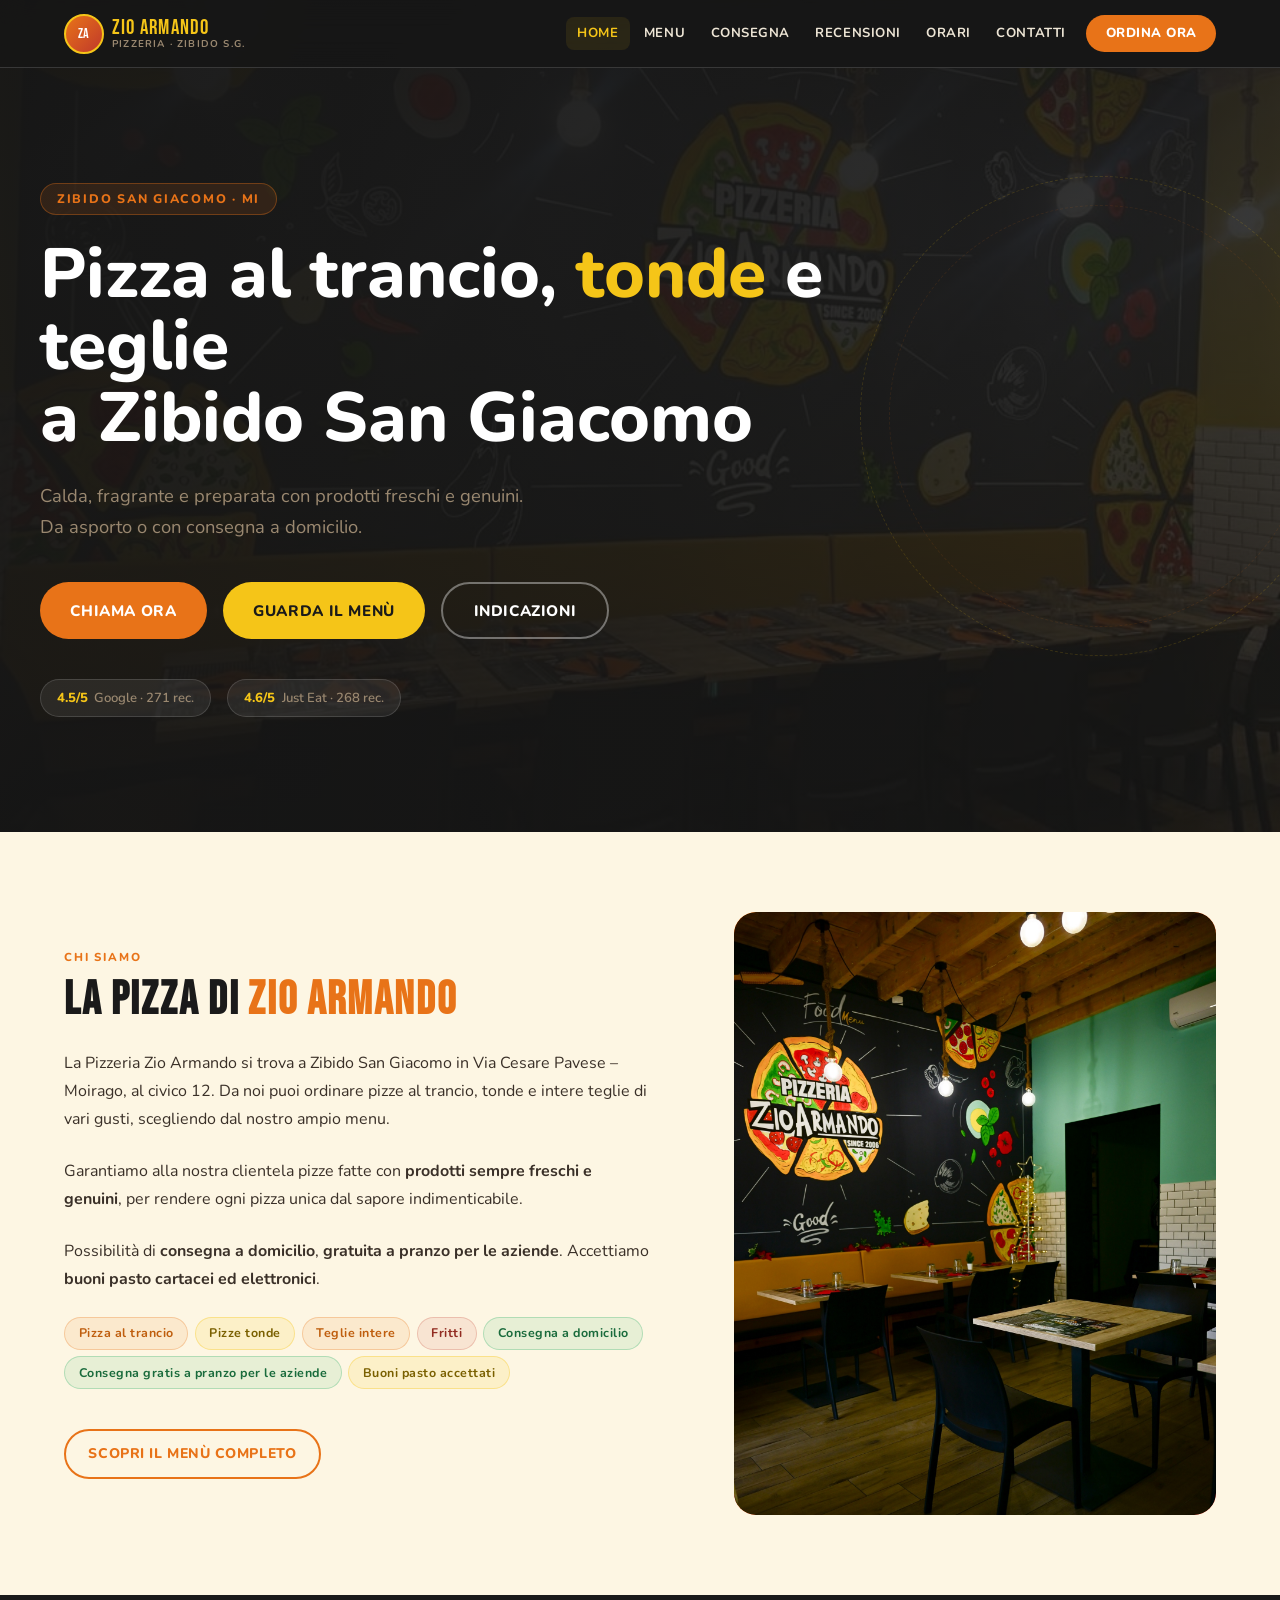
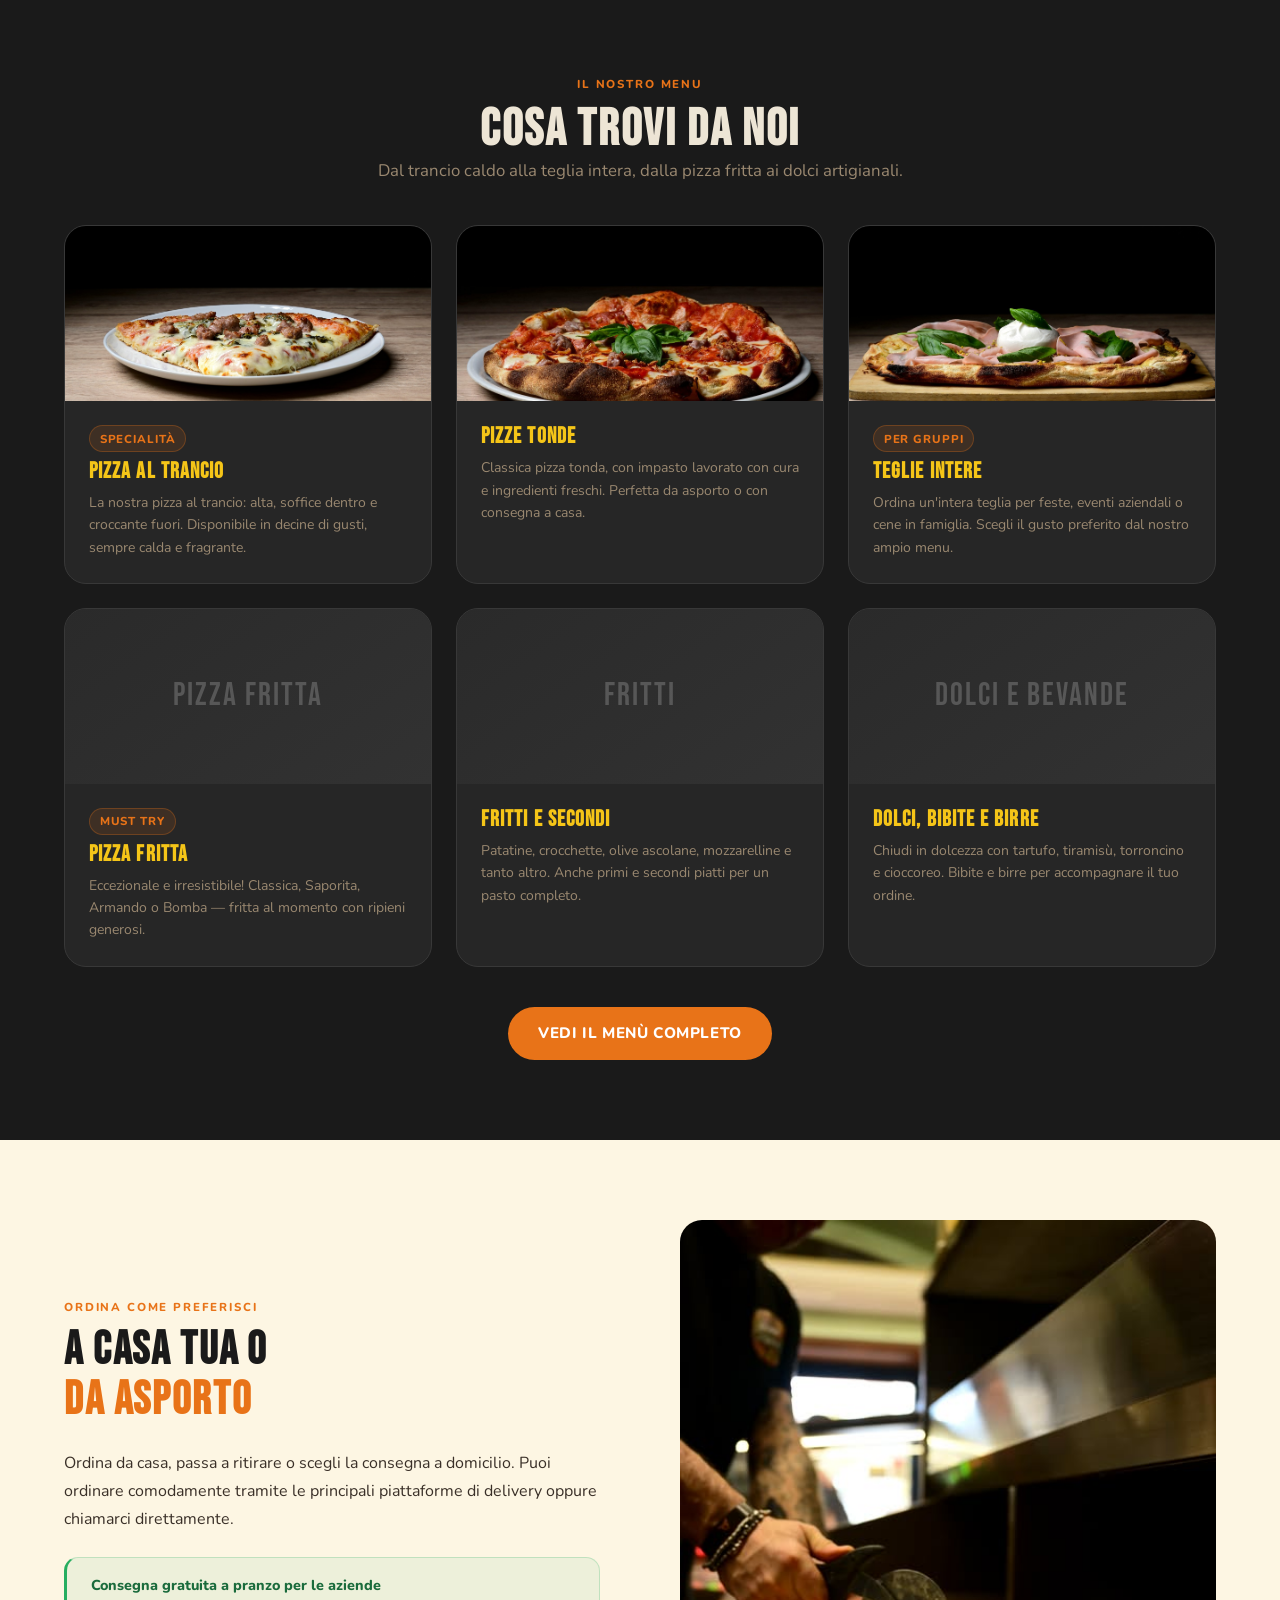
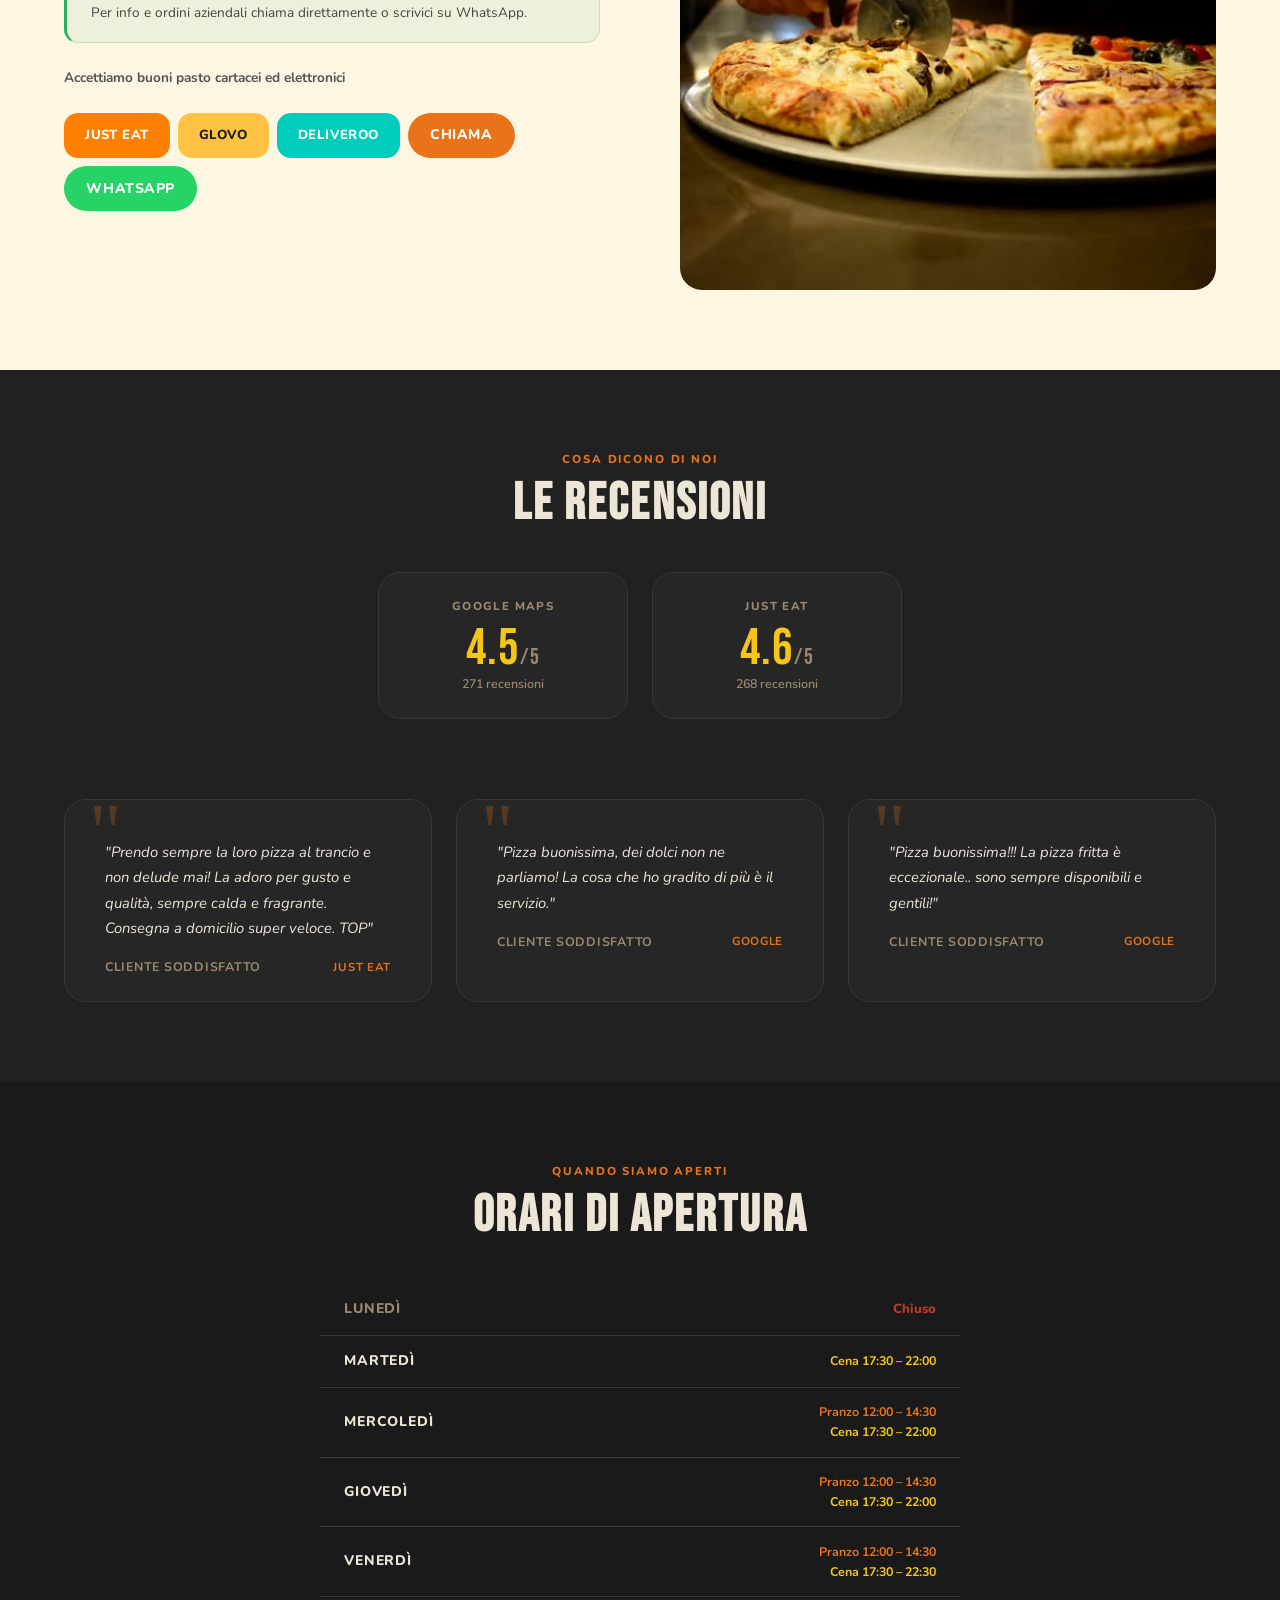
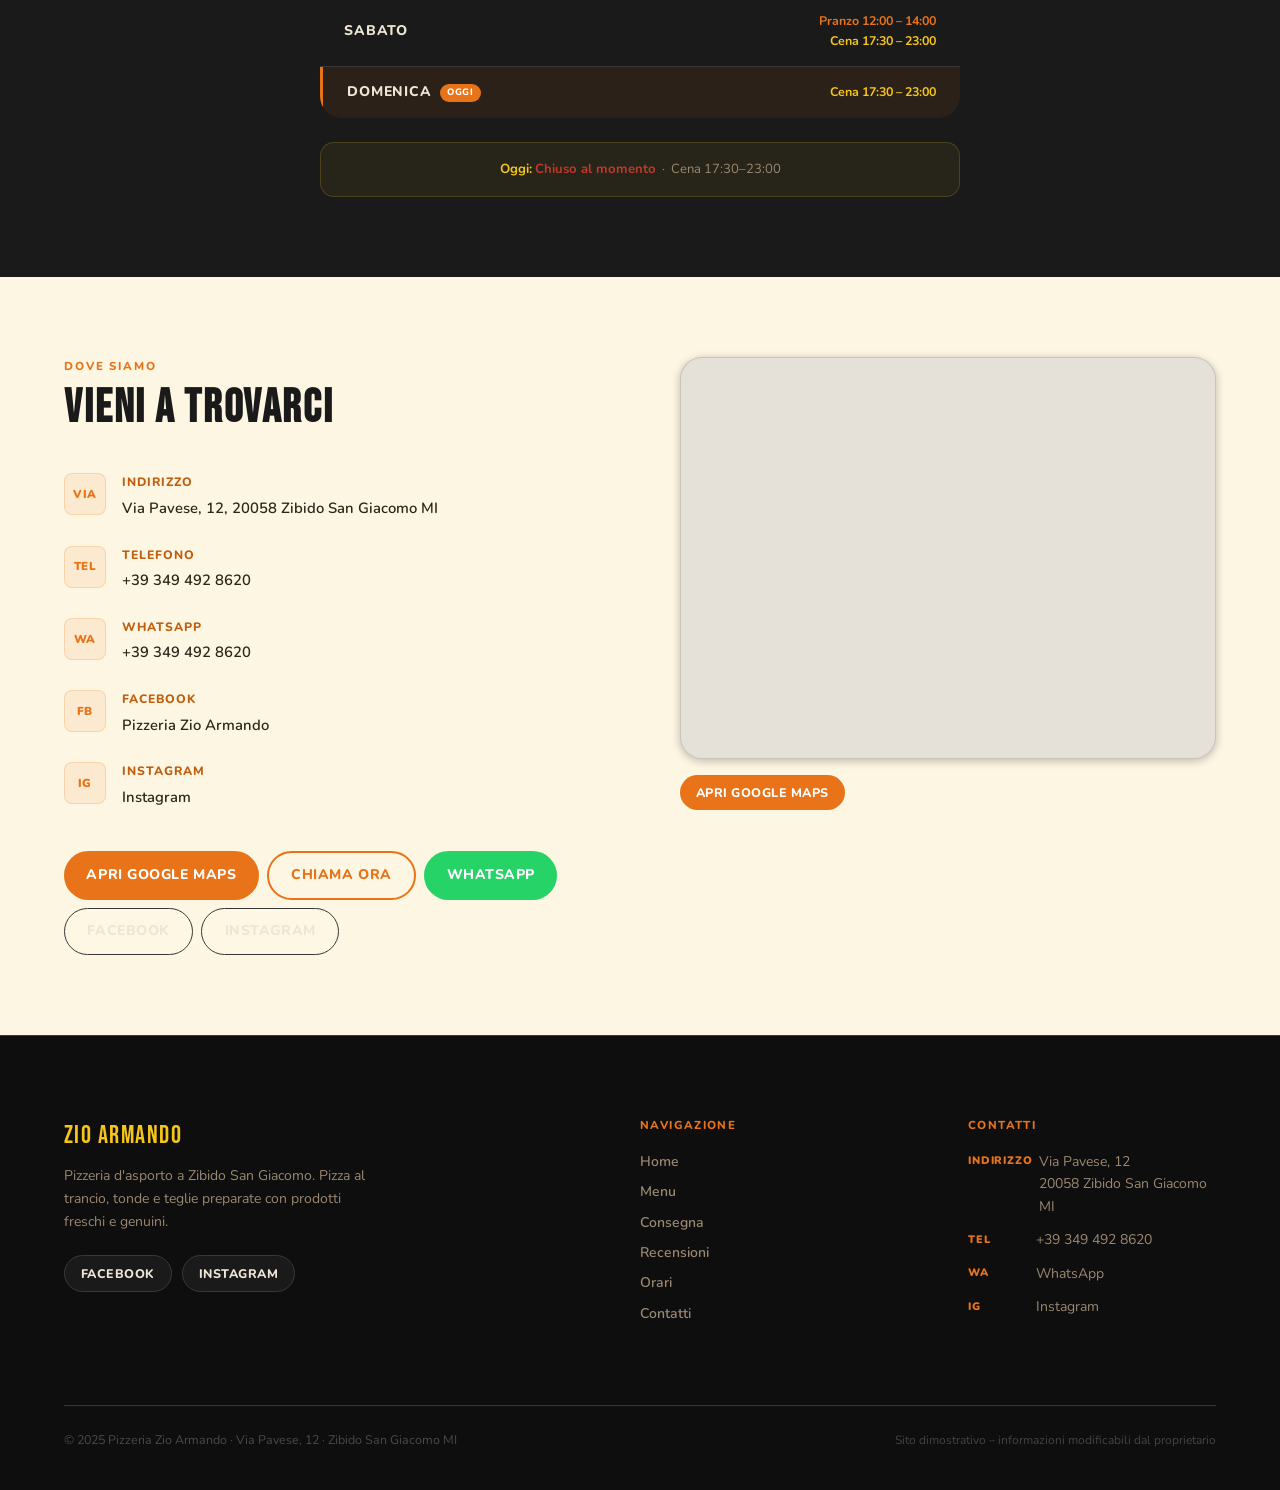
==== commit 7a082622: "Updated images and modified index.html to reflect the changes. Added Instagram link. Modified menu.h" ====
--- a/index.html
+++ b/index.html
@@ -162,7 +162,7 @@
               <span class="badge badge-orange">Teglie intere</span>
               <span class="badge badge-red">Fritti</span>
               <span class="badge badge-green">Consegna a domicilio</span>
-              <span class="badge badge-green">Gratis a pranzo per aziende</span>
+              <span class="badge badge-green">Consegna gratis a pranzo per le aziende</span>
               <span class="badge badge-yellow">Buoni pasto accettati</span>
             </div>
 
@@ -185,11 +185,11 @@
               <p>Pizzeria Zio Armando</p>
             </div>
 
-            <div class="about-sticker">
+            <!-- <div class="about-sticker">
               <span class="sticker-num">4.5</span>
               <span>su 5</span>
               Google
-            </div>
+            </div> -->
           </div>
 
         </div>
@@ -392,9 +392,9 @@
               loading="lazy"
               onerror="this.style.display='none'; this.nextElementSibling.style.display='flex';"
             >
-            <div class="delivery-image-fallback">
+            <!-- <div class="delivery-image-fallback">
               <p>Consegna a domicilio</p>
-            </div>
+            </div> -->
           </div>
 
         </div>
@@ -600,7 +600,7 @@
               <div class="contact-item-text">
                 <strong>Instagram</strong>
                 <!-- Replace this with the real Instagram URL -->
-                <a href="#">Instagram</a>
+                <a href="https://www.instagram.com/pizzeriazioarmando/" target="_blank" rel="noopener noreferrer">Instagram</a>
               </div>
             </div>
 
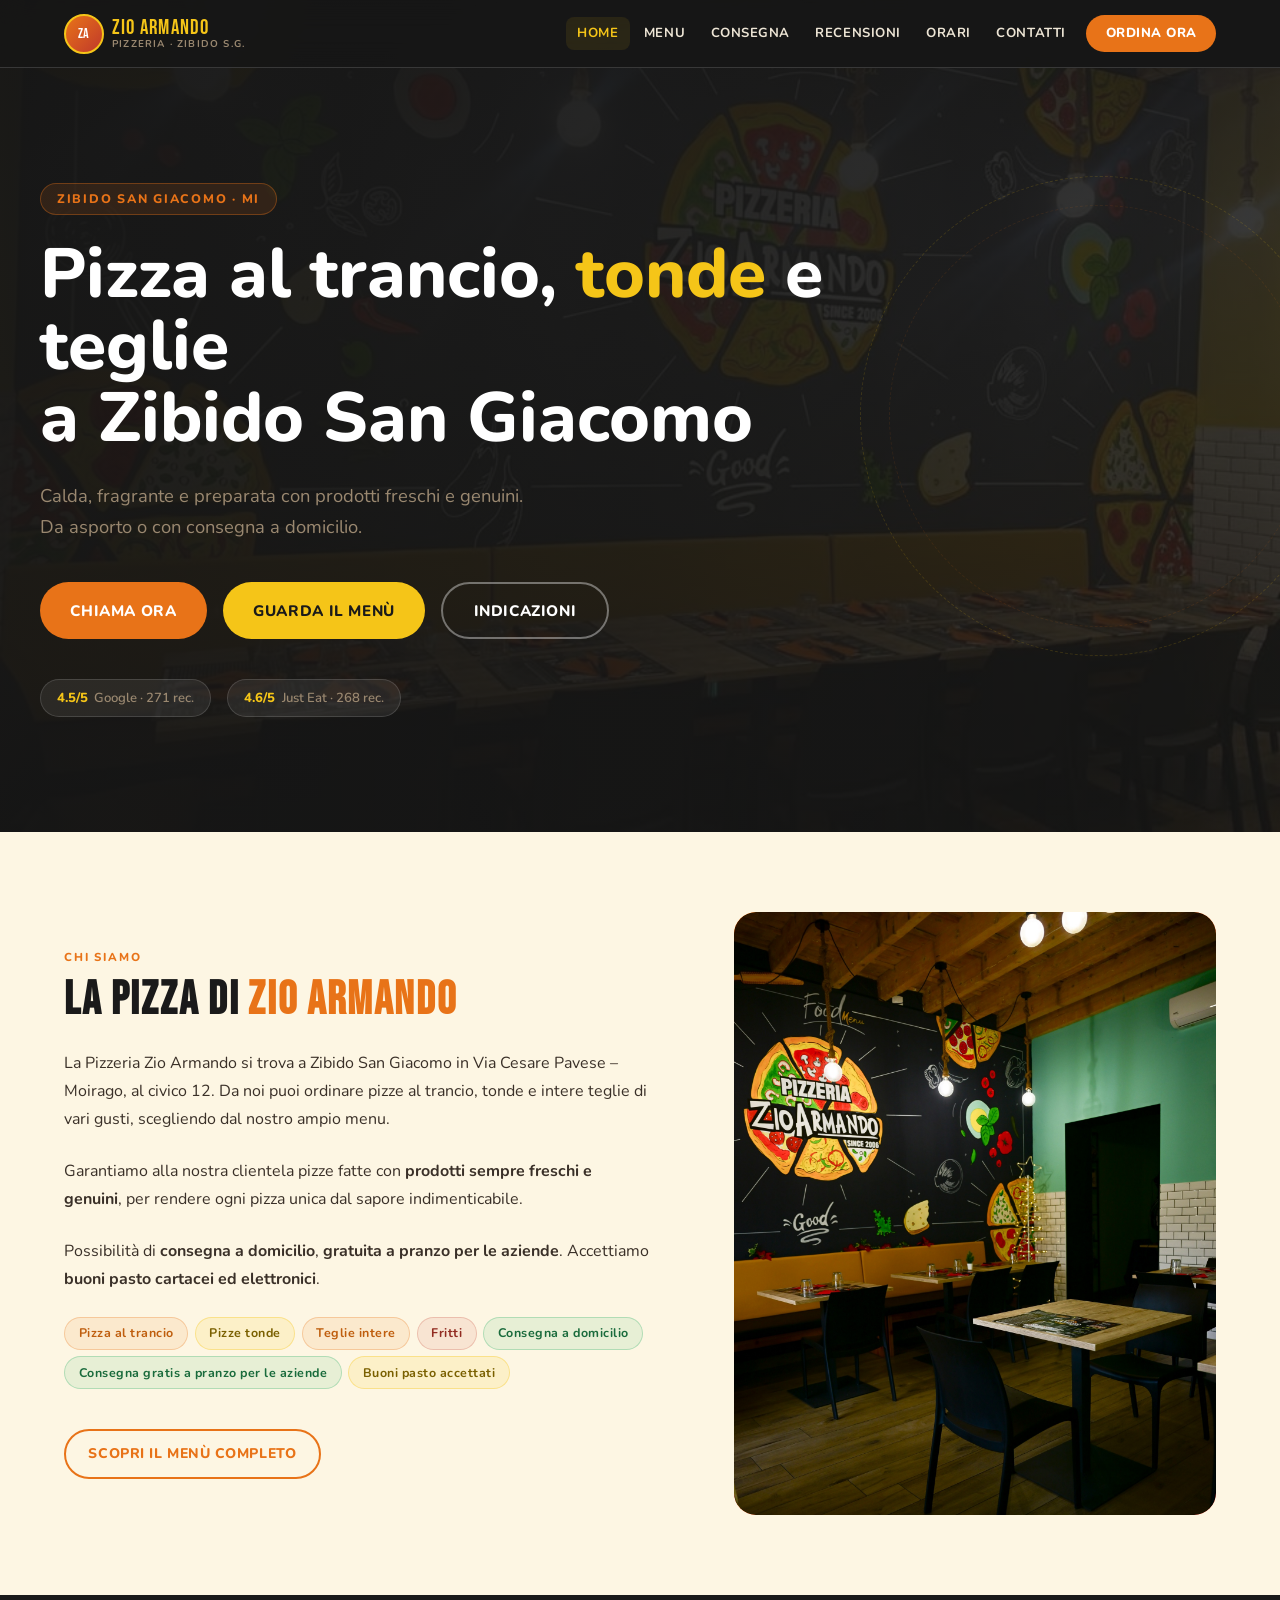
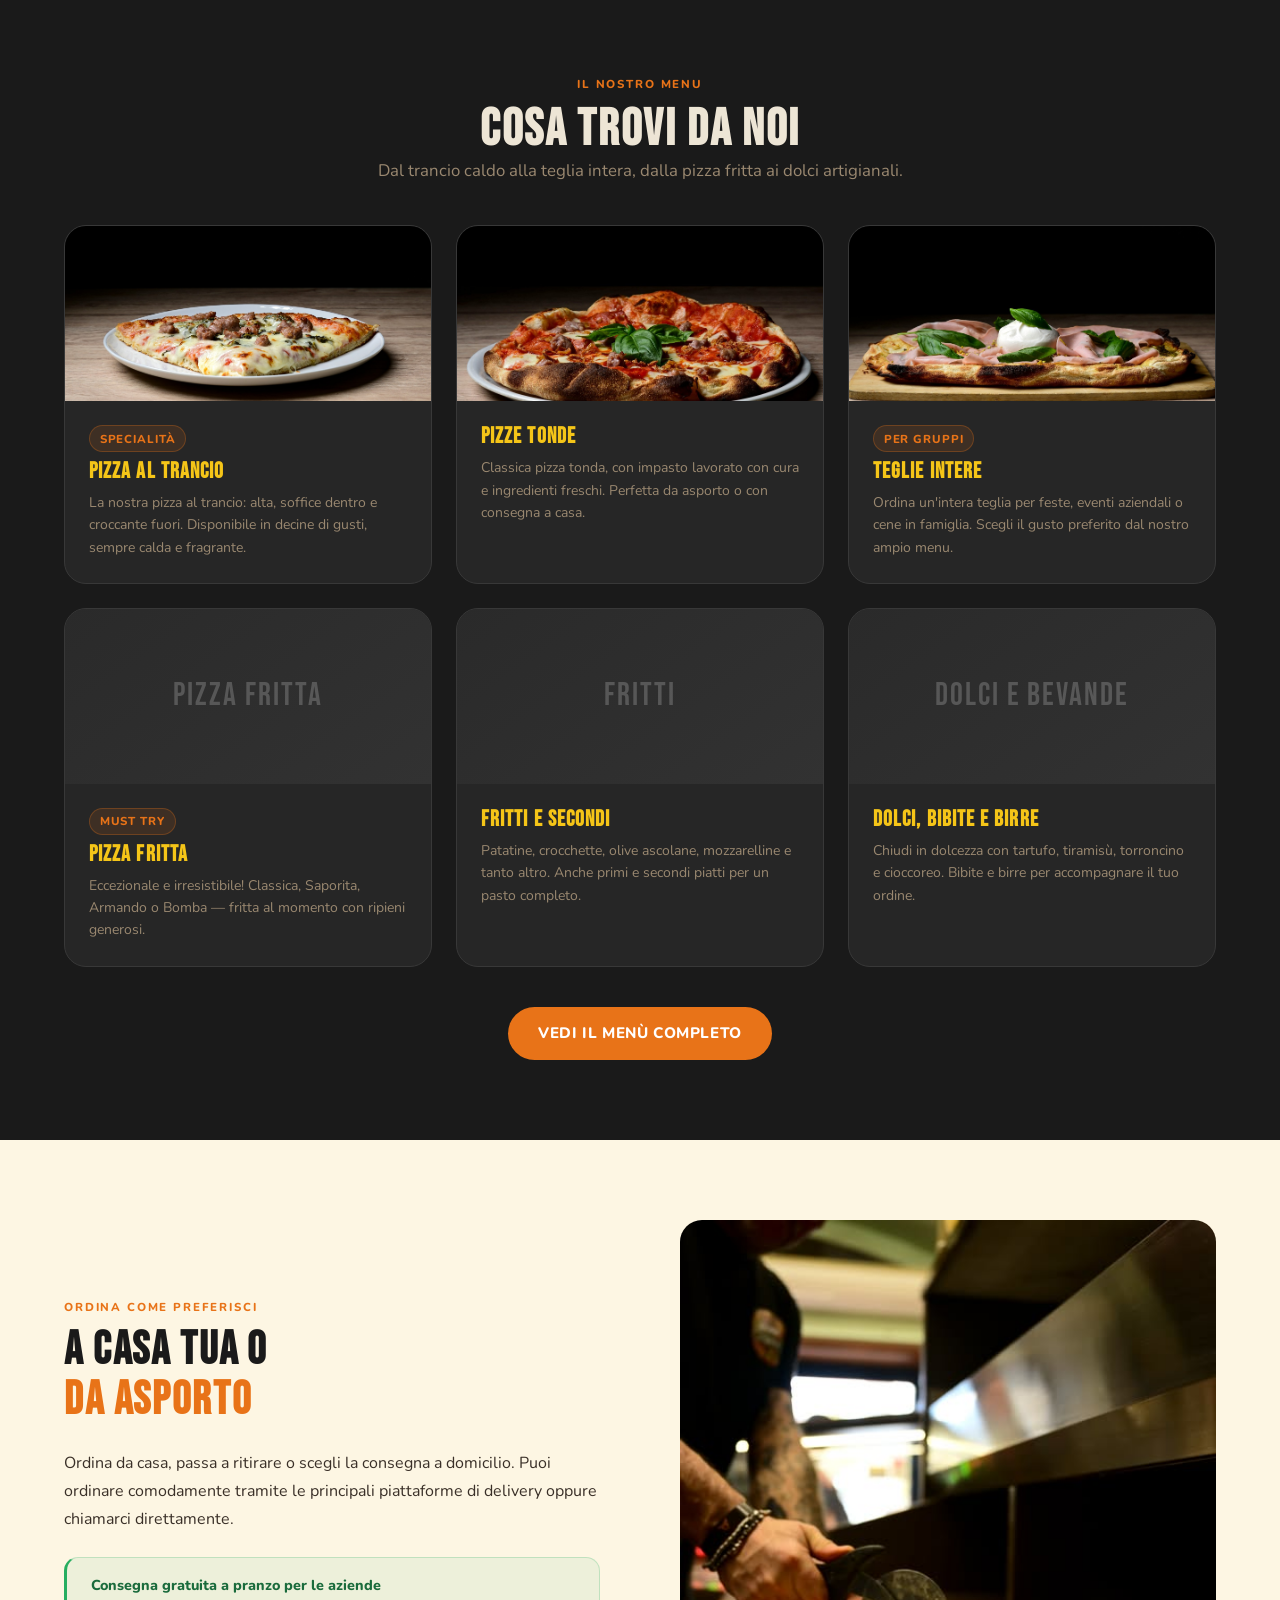
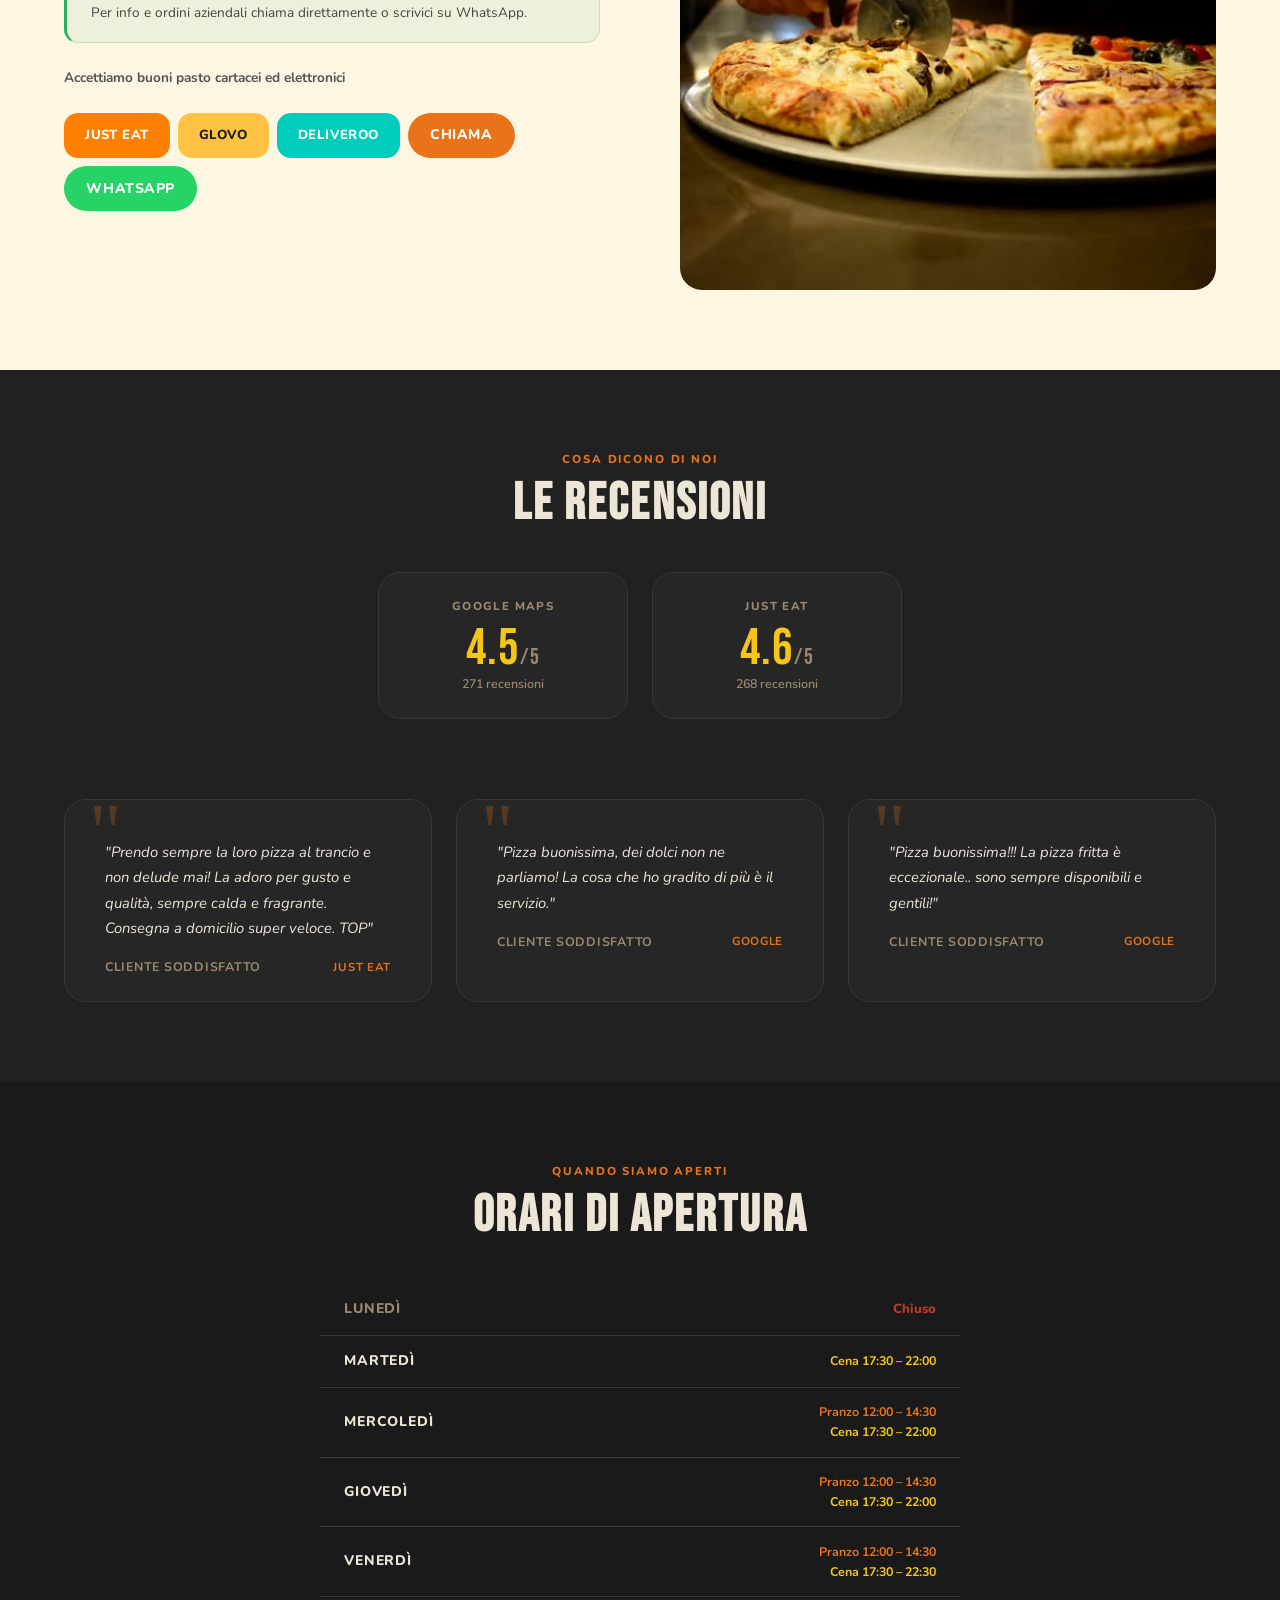
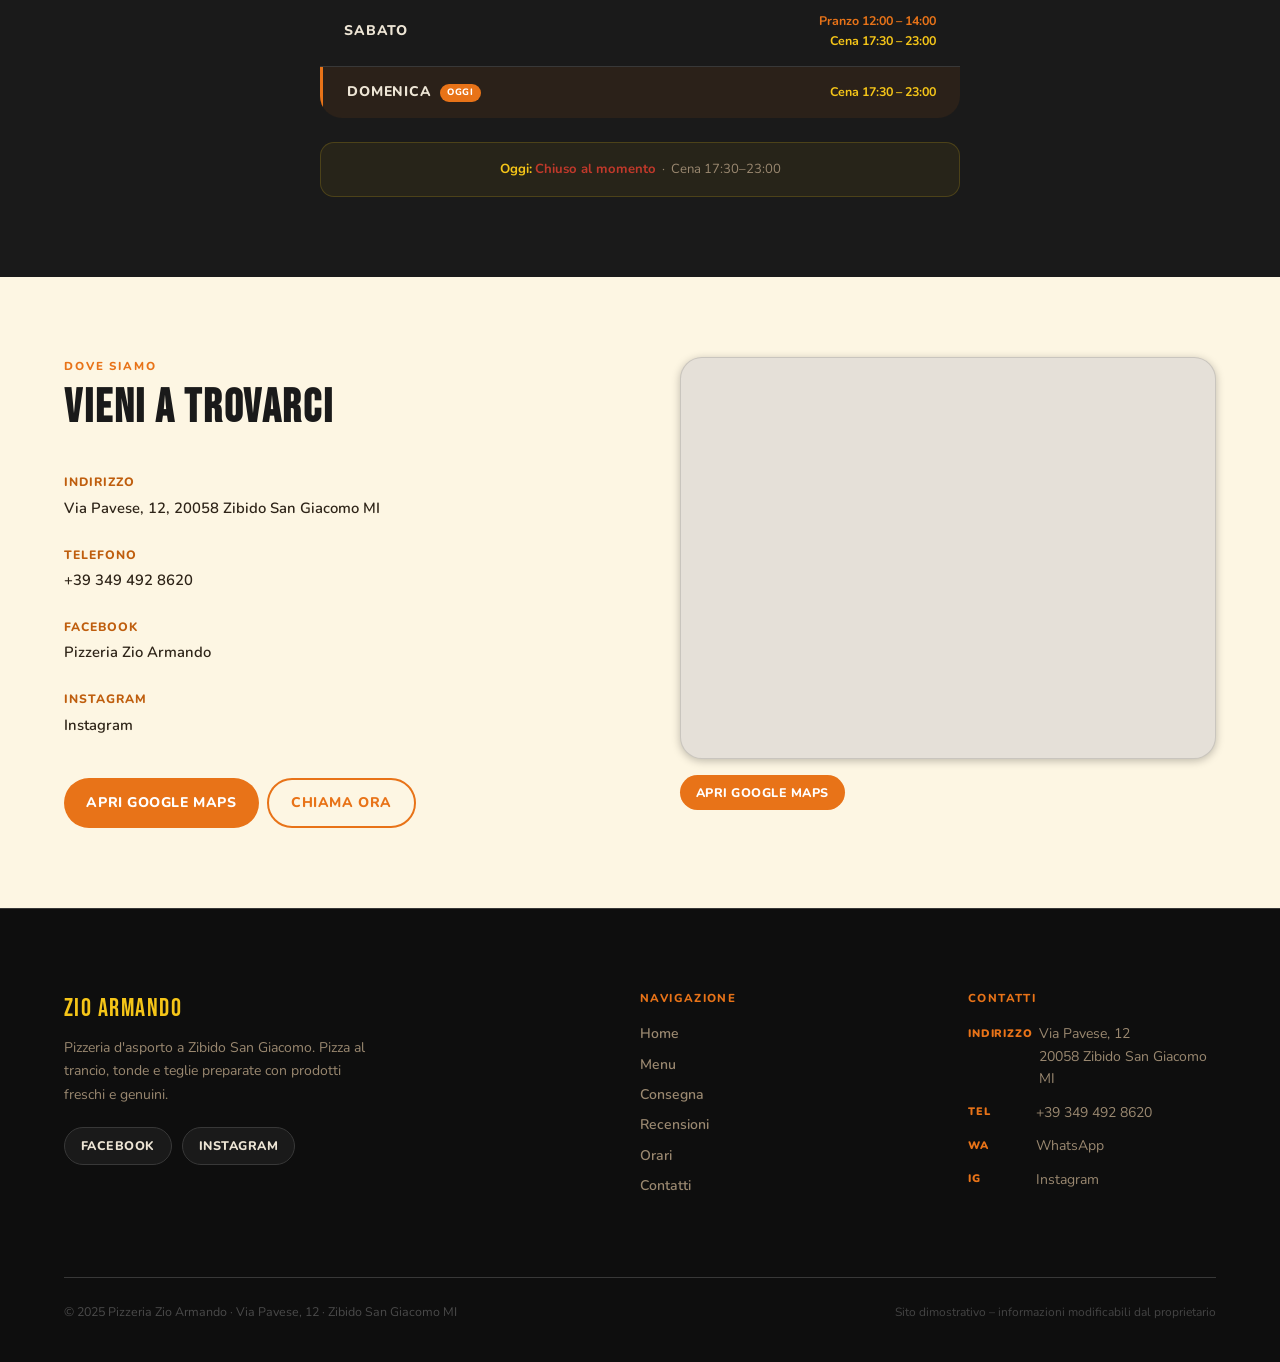
==== commit f3935ccf: "Changes menu and index" ====
--- a/index.html
+++ b/index.html
@@ -562,7 +562,6 @@
             <h2 id="contact-title">Vieni a trovarci</h2>
 
             <div class="contact-item">
-              <div class="contact-item-icon" aria-hidden="true">Via</div>
               <div class="contact-item-text">
                 <strong>Indirizzo</strong>
                 <span>Via Pavese, 12, 20058 Zibido San Giacomo MI</span>
@@ -570,7 +569,6 @@
             </div>
 
             <div class="contact-item">
-              <div class="contact-item-icon" aria-hidden="true">Tel</div>
               <div class="contact-item-text">
                 <strong>Telefono</strong>
                 <a href="tel:+393494928620">+39 349 492 8620</a>
@@ -578,15 +576,6 @@
             </div>
 
             <div class="contact-item">
-              <div class="contact-item-icon" aria-hidden="true">WA</div>
-              <div class="contact-item-text">
-                <strong>WhatsApp</strong>
-                <a href="https://wa.me/393494928620" target="_blank" rel="noopener noreferrer">+39 349 492 8620</a>
-              </div>
-            </div>
-
-            <div class="contact-item">
-              <div class="contact-item-icon" aria-hidden="true">Fb</div>
               <div class="contact-item-text">
                 <strong>Facebook</strong>
                 <a href="https://www.facebook.com/pizzeriazioarmando/?locale=it_IT" target="_blank" rel="noopener noreferrer">
@@ -596,7 +585,6 @@
             </div>
 
             <div class="contact-item">
-              <div class="contact-item-icon" aria-hidden="true">Ig</div>
               <div class="contact-item-text">
                 <strong>Instagram</strong>
                 <!-- Replace this with the real Instagram URL -->
@@ -612,17 +600,13 @@
               </a>
               <a href="tel:+393494928620" class="btn btn-outline-orange">
                 Chiama ora
-              </a>
-              <a href="https://wa.me/393494928620" target="_blank" rel="noopener noreferrer" class="btn btn-whatsapp">
-                WhatsApp
-              </a>
-              <a href="https://www.facebook.com/pizzeriazioarmando/?locale=it_IT"
-                 target="_blank" rel="noopener noreferrer" class="btn btn-ghost">
+              </a> 
+              <!-- <a href="https://www.facebook.com/pizzeriazioarmando/?locale=it_IT"
+                 target="_blank" rel="noopener noreferrer" class="btn btn-outline-blue">
                 Facebook
               </a>
-              <!-- Replace this with the real Instagram URL -->
-              <a href="#" class="btn btn-ghost">Instagram</a>
-            </div>
+              <a href="https://www.instagram.com/pizzeriazioarmando/" target="_blank" rel="noopener noreferrer" class="btn btn-outline-purple">Instagram</a> -->
+            </div> 
 
           </div>
 
--- a/style.css
+++ b/style.css
@@ -643,6 +643,28 @@
   transform: translateY(-2px);
 }
 
+.btn-outline-blue {
+  background: transparent;
+  color: var(--blue);
+  border: 2px solid var(--blue);
+}
+.btn-outline-blue:hover {
+  background: var(--blue);
+  color: var(--white);
+  transform: translateY(-2px);
+}
+
+.btn-outline-purple {
+  background: transparent;
+  color: var(--purple);
+  border: 2px solid var(--purple);
+}
+.btn-outline-purple:hover {
+  background: var(--purple);
+  color: var(--white);
+  transform: translateY(-2px);
+}
+
 .btn-whatsapp {
   background: #25d366;
   color: var(--white);
